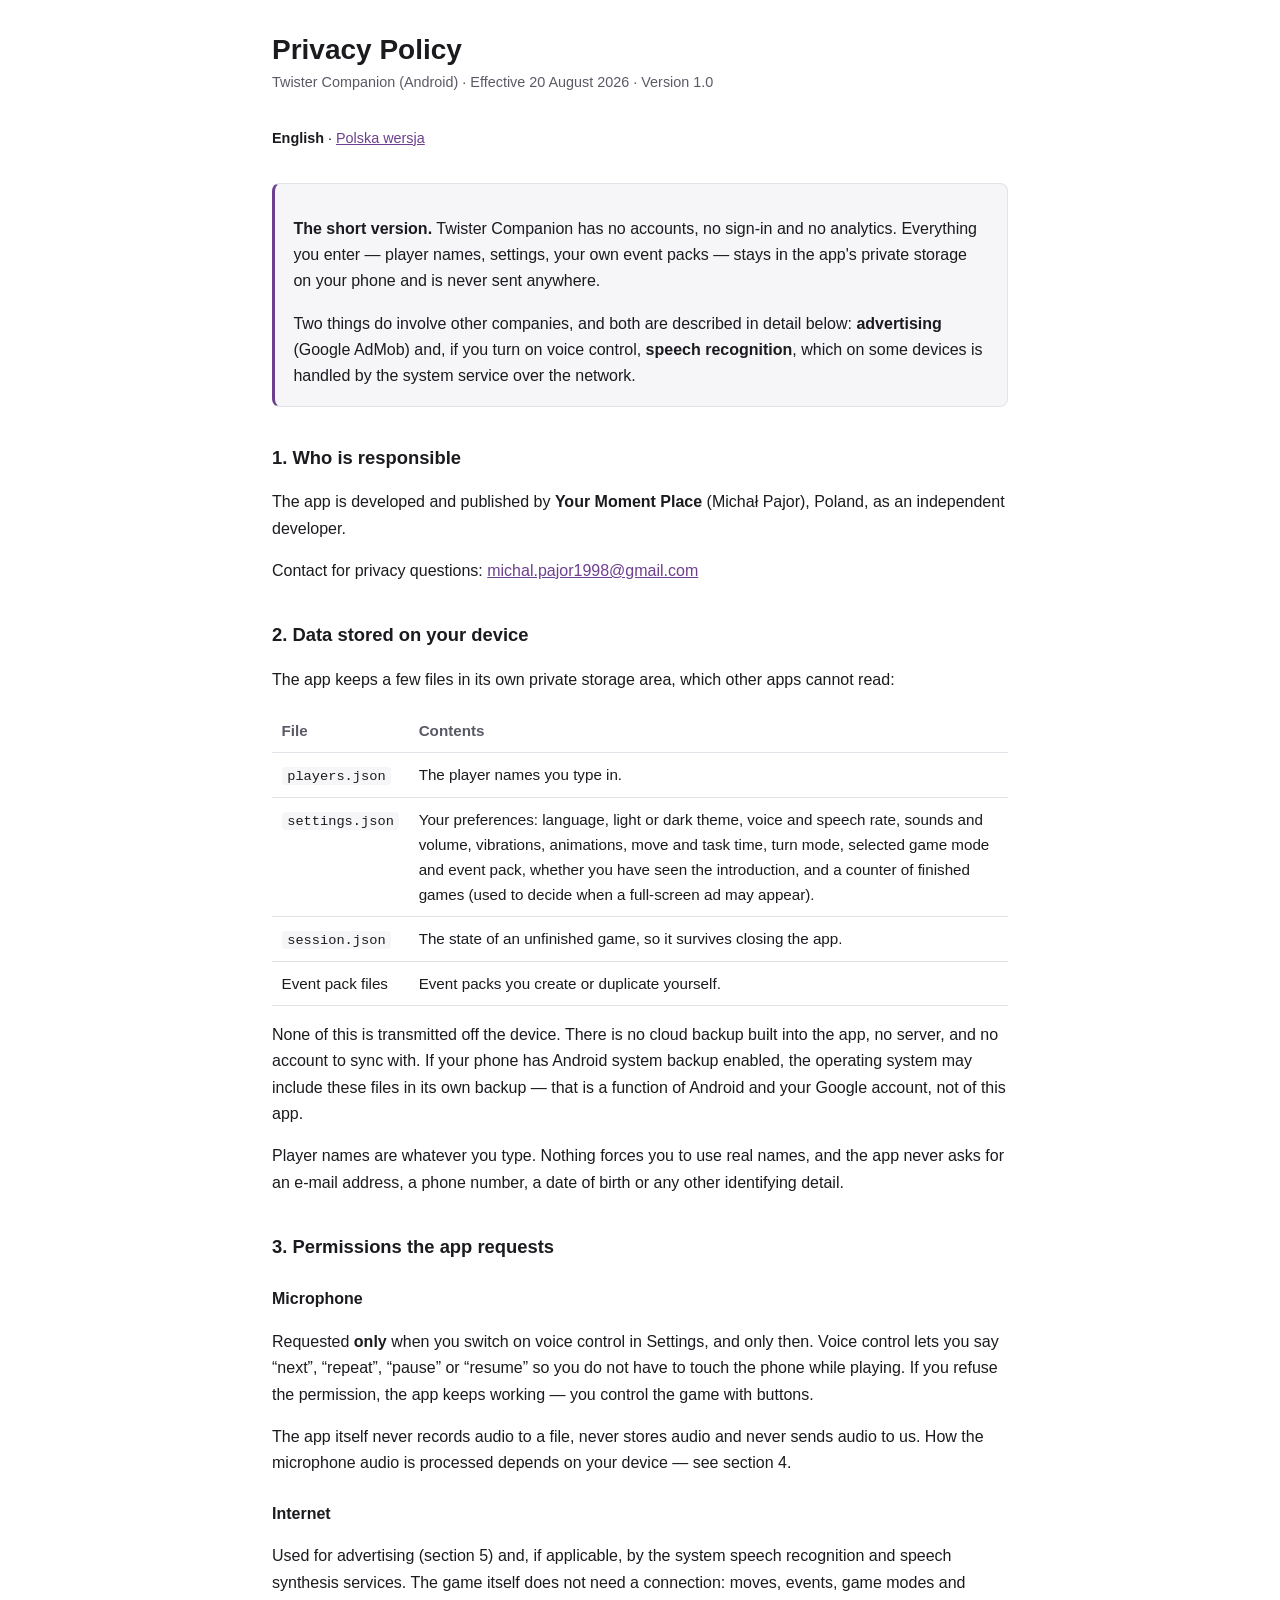
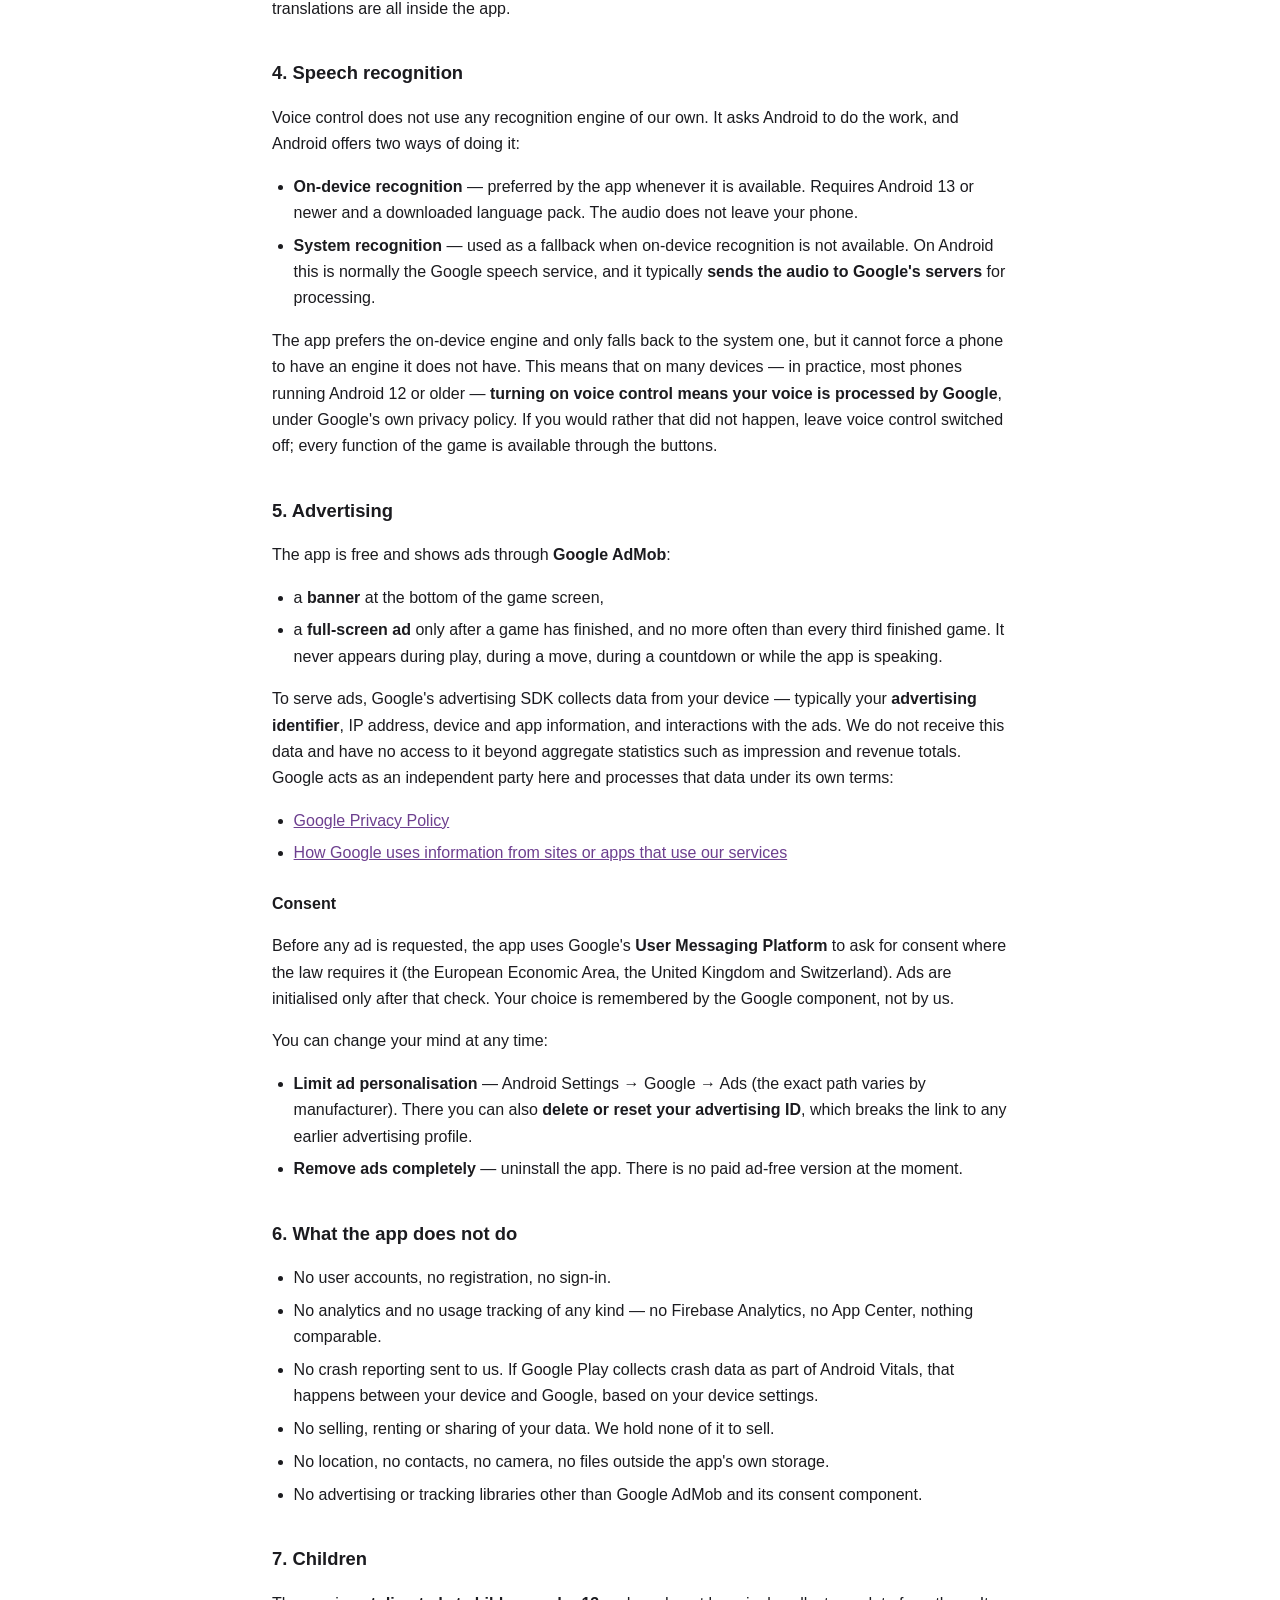
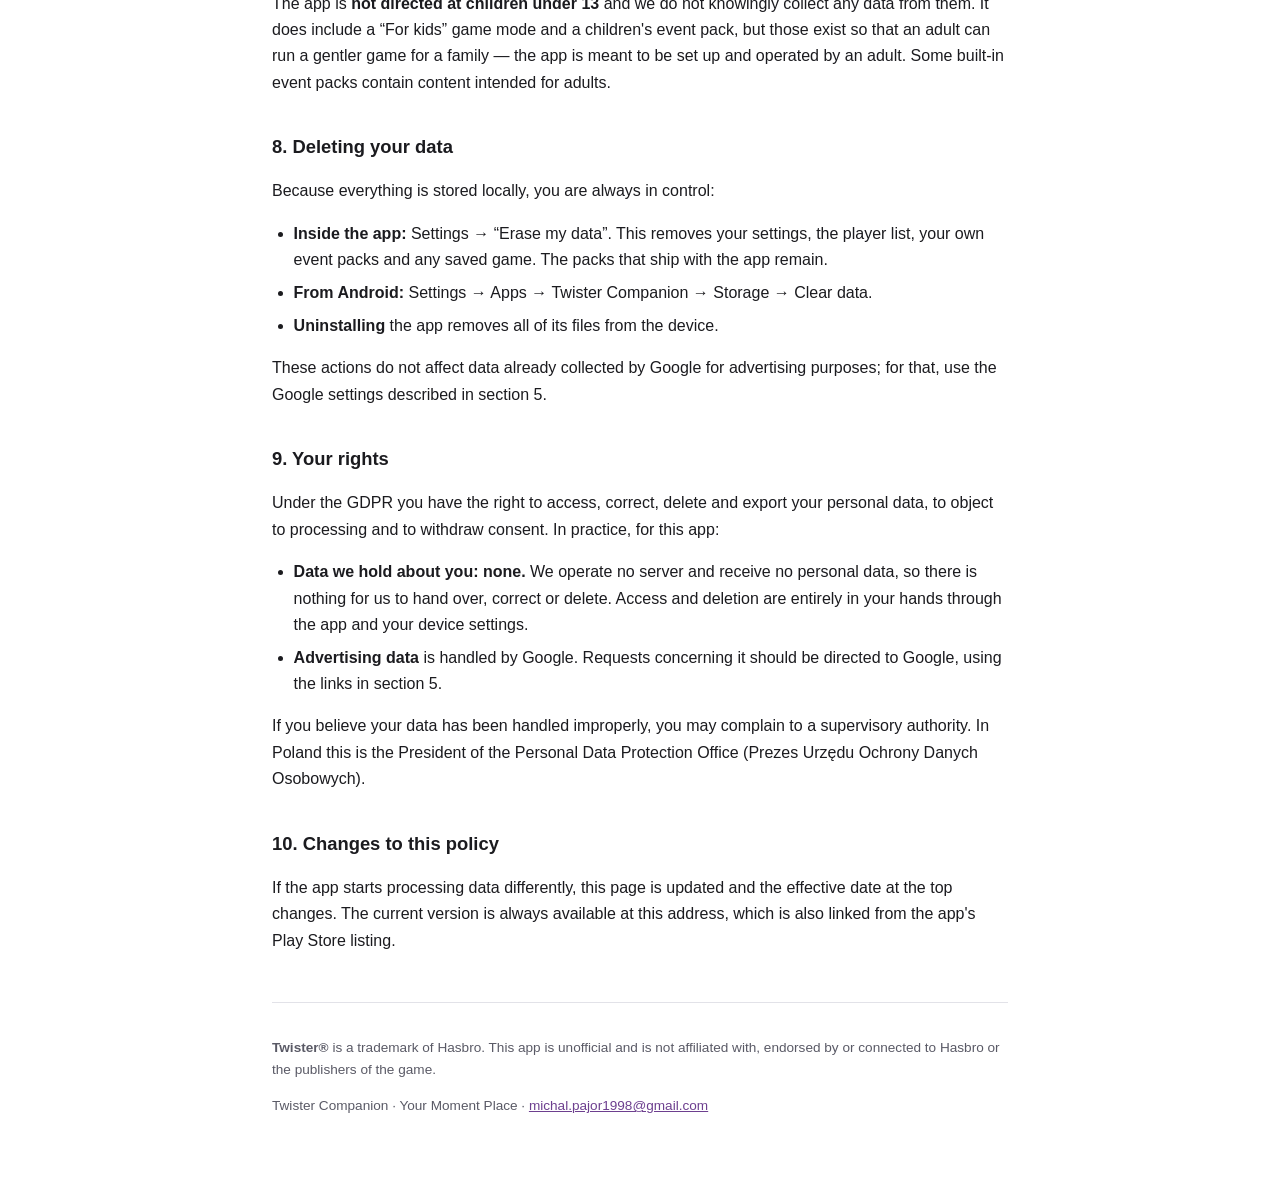
==== docs/index.html @ 49939e3b "docs: polityka prywatnosci (PL i EN) do hostowania na GitHub Pages Google Play wymaga publicznego ad" ====
<!DOCTYPE html>
<html lang="en">
<head>
<meta charset="utf-8">
<meta name="viewport" content="width=device-width, initial-scale=1">
<title>Privacy Policy — Twister Companion</title>
<link rel="stylesheet" href="style.css">
</head>
<body>
<main>

<h1>Privacy Policy</h1>
<p class="meta">Twister Companion (Android) · Effective 20 August 2026 · Version 1.0</p>
<p class="jezyki"><strong>English</strong> · <a href="pl.html">Polska wersja</a></p>

<div class="skrot">
<p><strong>The short version.</strong> Twister Companion has no accounts, no sign-in and no analytics. Everything you enter — player names, settings, your own event packs — stays in the app's private storage on your phone and is never sent anywhere.</p>
<p>Two things do involve other companies, and both are described in detail below: <strong>advertising</strong> (Google AdMob) and, if you turn on voice control, <strong>speech recognition</strong>, which on some devices is handled by the system service over the network.</p>
</div>

<h2>1. Who is responsible</h2>
<p>The app is developed and published by <strong>Your Moment Place</strong> (Michał Pajor), Poland, as an independent developer.</p>
<p>Contact for privacy questions: <a href="mailto:michal.pajor1998@gmail.com">michal.pajor1998@gmail.com</a></p>

<h2>2. Data stored on your device</h2>
<p>The app keeps a few files in its own private storage area, which other apps cannot read:</p>
<table>
<tr><th>File</th><th>Contents</th></tr>
<tr><td><code>players.json</code></td><td>The player names you type in.</td></tr>
<tr><td><code>settings.json</code></td><td>Your preferences: language, light or dark theme, voice and speech rate, sounds and volume, vibrations, animations, move and task time, turn mode, selected game mode and event pack, whether you have seen the introduction, and a counter of finished games (used to decide when a full-screen ad may appear).</td></tr>
<tr><td><code>session.json</code></td><td>The state of an unfinished game, so it survives closing the app.</td></tr>
<tr><td>Event pack files</td><td>Event packs you create or duplicate yourself.</td></tr>
</table>
<p>None of this is transmitted off the device. There is no cloud backup built into the app, no server, and no account to sync with. If your phone has Android system backup enabled, the operating system may include these files in its own backup — that is a function of Android and your Google account, not of this app.</p>
<p>Player names are whatever you type. Nothing forces you to use real names, and the app never asks for an e-mail address, a phone number, a date of birth or any other identifying detail.</p>

<h2>3. Permissions the app requests</h2>
<h3>Microphone</h3>
<p>Requested <strong>only</strong> when you switch on voice control in Settings, and only then. Voice control lets you say “next”, “repeat”, “pause” or “resume” so you do not have to touch the phone while playing. If you refuse the permission, the app keeps working — you control the game with buttons.</p>
<p>The app itself never records audio to a file, never stores audio and never sends audio to us. How the microphone audio is processed depends on your device — see section 4.</p>
<h3>Internet</h3>
<p>Used for advertising (section 5) and, if applicable, by the system speech recognition and speech synthesis services. The game itself does not need a connection: moves, events, game modes and translations are all inside the app.</p>

<h2>4. Speech recognition</h2>
<p>Voice control does not use any recognition engine of our own. It asks Android to do the work, and Android offers two ways of doing it:</p>
<ul>
<li><strong>On-device recognition</strong> — preferred by the app whenever it is available. Requires Android 13 or newer and a downloaded language pack. The audio does not leave your phone.</li>
<li><strong>System recognition</strong> — used as a fallback when on-device recognition is not available. On Android this is normally the Google speech service, and it typically <strong>sends the audio to Google's servers</strong> for processing.</li>
</ul>
<p>The app prefers the on-device engine and only falls back to the system one, but it cannot force a phone to have an engine it does not have. This means that on many devices — in practice, most phones running Android 12 or older — <strong>turning on voice control means your voice is processed by Google</strong>, under Google's own privacy policy. If you would rather that did not happen, leave voice control switched off; every function of the game is available through the buttons.</p>

<h2>5. Advertising</h2>
<p>The app is free and shows ads through <strong>Google AdMob</strong>:</p>
<ul>
<li>a <strong>banner</strong> at the bottom of the game screen,</li>
<li>a <strong>full-screen ad</strong> only after a game has finished, and no more often than every third finished game. It never appears during play, during a move, during a countdown or while the app is speaking.</li>
</ul>
<p>To serve ads, Google's advertising SDK collects data from your device — typically your <strong>advertising identifier</strong>, IP address, device and app information, and interactions with the ads. We do not receive this data and have no access to it beyond aggregate statistics such as impression and revenue totals. Google acts as an independent party here and processes that data under its own terms:</p>
<ul>
<li><a href="https://policies.google.com/privacy" rel="noopener">Google Privacy Policy</a></li>
<li><a href="https://policies.google.com/technologies/partner-sites" rel="noopener">How Google uses information from sites or apps that use our services</a></li>
</ul>
<h3>Consent</h3>
<p>Before any ad is requested, the app uses Google's <strong>User Messaging Platform</strong> to ask for consent where the law requires it (the European Economic Area, the United Kingdom and Switzerland). Ads are initialised only after that check. Your choice is remembered by the Google component, not by us.</p>
<p>You can change your mind at any time:</p>
<ul>
<li><strong>Limit ad personalisation</strong> — Android Settings → Google → Ads (the exact path varies by manufacturer). There you can also <strong>delete or reset your advertising ID</strong>, which breaks the link to any earlier advertising profile.</li>
<li><strong>Remove ads completely</strong> — uninstall the app. There is no paid ad-free version at the moment.</li>
</ul>

<h2>6. What the app does not do</h2>
<ul>
<li>No user accounts, no registration, no sign-in.</li>
<li>No analytics and no usage tracking of any kind — no Firebase Analytics, no App Center, nothing comparable.</li>
<li>No crash reporting sent to us. If Google Play collects crash data as part of Android Vitals, that happens between your device and Google, based on your device settings.</li>
<li>No selling, renting or sharing of your data. We hold none of it to sell.</li>
<li>No location, no contacts, no camera, no files outside the app's own storage.</li>
<li>No advertising or tracking libraries other than Google AdMob and its consent component.</li>
</ul>

<h2>7. Children</h2>
<p>The app is <strong>not directed at children under 13</strong> and we do not knowingly collect any data from them. It does include a “For kids” game mode and a children's event pack, but those exist so that an adult can run a gentler game for a family — the app is meant to be set up and operated by an adult. Some built-in event packs contain content intended for adults.</p>

<h2>8. Deleting your data</h2>
<p>Because everything is stored locally, you are always in control:</p>
<ul>
<li><strong>Inside the app:</strong> Settings → “Erase my data”. This removes your settings, the player list, your own event packs and any saved game. The packs that ship with the app remain.</li>
<li><strong>From Android:</strong> Settings → Apps → Twister Companion → Storage → Clear data.</li>
<li><strong>Uninstalling</strong> the app removes all of its files from the device.</li>
</ul>
<p>These actions do not affect data already collected by Google for advertising purposes; for that, use the Google settings described in section 5.</p>

<h2>9. Your rights</h2>
<p>Under the GDPR you have the right to access, correct, delete and export your personal data, to object to processing and to withdraw consent. In practice, for this app:</p>
<ul>
<li><strong>Data we hold about you: none.</strong> We operate no server and receive no personal data, so there is nothing for us to hand over, correct or delete. Access and deletion are entirely in your hands through the app and your device settings.</li>
<li><strong>Advertising data</strong> is handled by Google. Requests concerning it should be directed to Google, using the links in section 5.</li>
</ul>
<p>If you believe your data has been handled improperly, you may complain to a supervisory authority. In Poland this is the President of the Personal Data Protection Office (Prezes Urzędu Ochrony Danych Osobowych).</p>

<h2>10. Changes to this policy</h2>
<p>If the app starts processing data differently, this page is updated and the effective date at the top changes. The current version is always available at this address, which is also linked from the app's Play Store listing.</p>

<footer>
<p><strong>Twister®</strong> is a trademark of Hasbro. This app is unofficial and is not affiliated with, endorsed by or connected to Hasbro or the publishers of the game.</p>
<p>Twister Companion · Your Moment Place · <a href="mailto:michal.pajor1998@gmail.com">michal.pajor1998@gmail.com</a></p>
</footer>

</main>
</body>
</html>
---- docs/style.css ----
/* Polityka prywatności — arkusz wspólny dla obu wersji językowych. */
:root {
  --tlo: #ffffff;
  --tekst: #1b1b1f;
  --przygaszony: #5a5a66;
  --akcent: #6d3f8f;
  --ramka: #e2e2e8;
  --karta: #f6f6f9;
}

@media (prefers-color-scheme: dark) {
  :root {
    --tlo: #16161a;
    --tekst: #ececf1;
    --przygaszony: #a3a3b0;
    --akcent: #c4a2e0;
    --ramka: #2e2e36;
    --karta: #1e1e24;
  }
}

* { box-sizing: border-box; }

body {
  margin: 0;
  padding: 2rem 1.25rem 4rem;
  background: var(--tlo);
  color: var(--tekst);
  font: 16px/1.65 -apple-system, BlinkMacSystemFont, "Segoe UI", Roboto, Helvetica, Arial, sans-serif;
}

main { max-width: 46rem; margin: 0 auto; }

h1 { font-size: 1.75rem; line-height: 1.25; margin: 0 0 .25rem; }
h2 { font-size: 1.15rem; margin: 2.25rem 0 .5rem; }
h3 { font-size: 1rem; margin: 1.5rem 0 .35rem; }

.meta { color: var(--przygaszony); font-size: .9rem; margin: 0 0 2rem; }
.jezyki { margin: 0 0 2rem; font-size: .9rem; }
.jezyki a { margin-right: .75rem; }

.skrot {
  background: var(--karta);
  border: 1px solid var(--ramka);
  border-left: 3px solid var(--akcent);
  border-radius: .5rem;
  padding: 1rem 1.15rem;
  margin: 0 0 2rem;
}

.skrot p:last-child { margin-bottom: 0; }

a { color: var(--akcent); }

ul { padding-left: 1.35rem; }
li { margin-bottom: .4rem; }

table { width: 100%; border-collapse: collapse; margin: 1rem 0; font-size: .95rem; }
th, td { text-align: left; padding: .55rem .6rem; border-bottom: 1px solid var(--ramka); vertical-align: top; }
th { color: var(--przygaszony); font-weight: 600; }

code { background: var(--karta); padding: .1rem .35rem; border-radius: .25rem; font-size: .9em; }

footer {
  margin-top: 3rem;
  padding-top: 1.25rem;
  border-top: 1px solid var(--ramka);
  color: var(--przygaszony);
  font-size: .85rem;
}
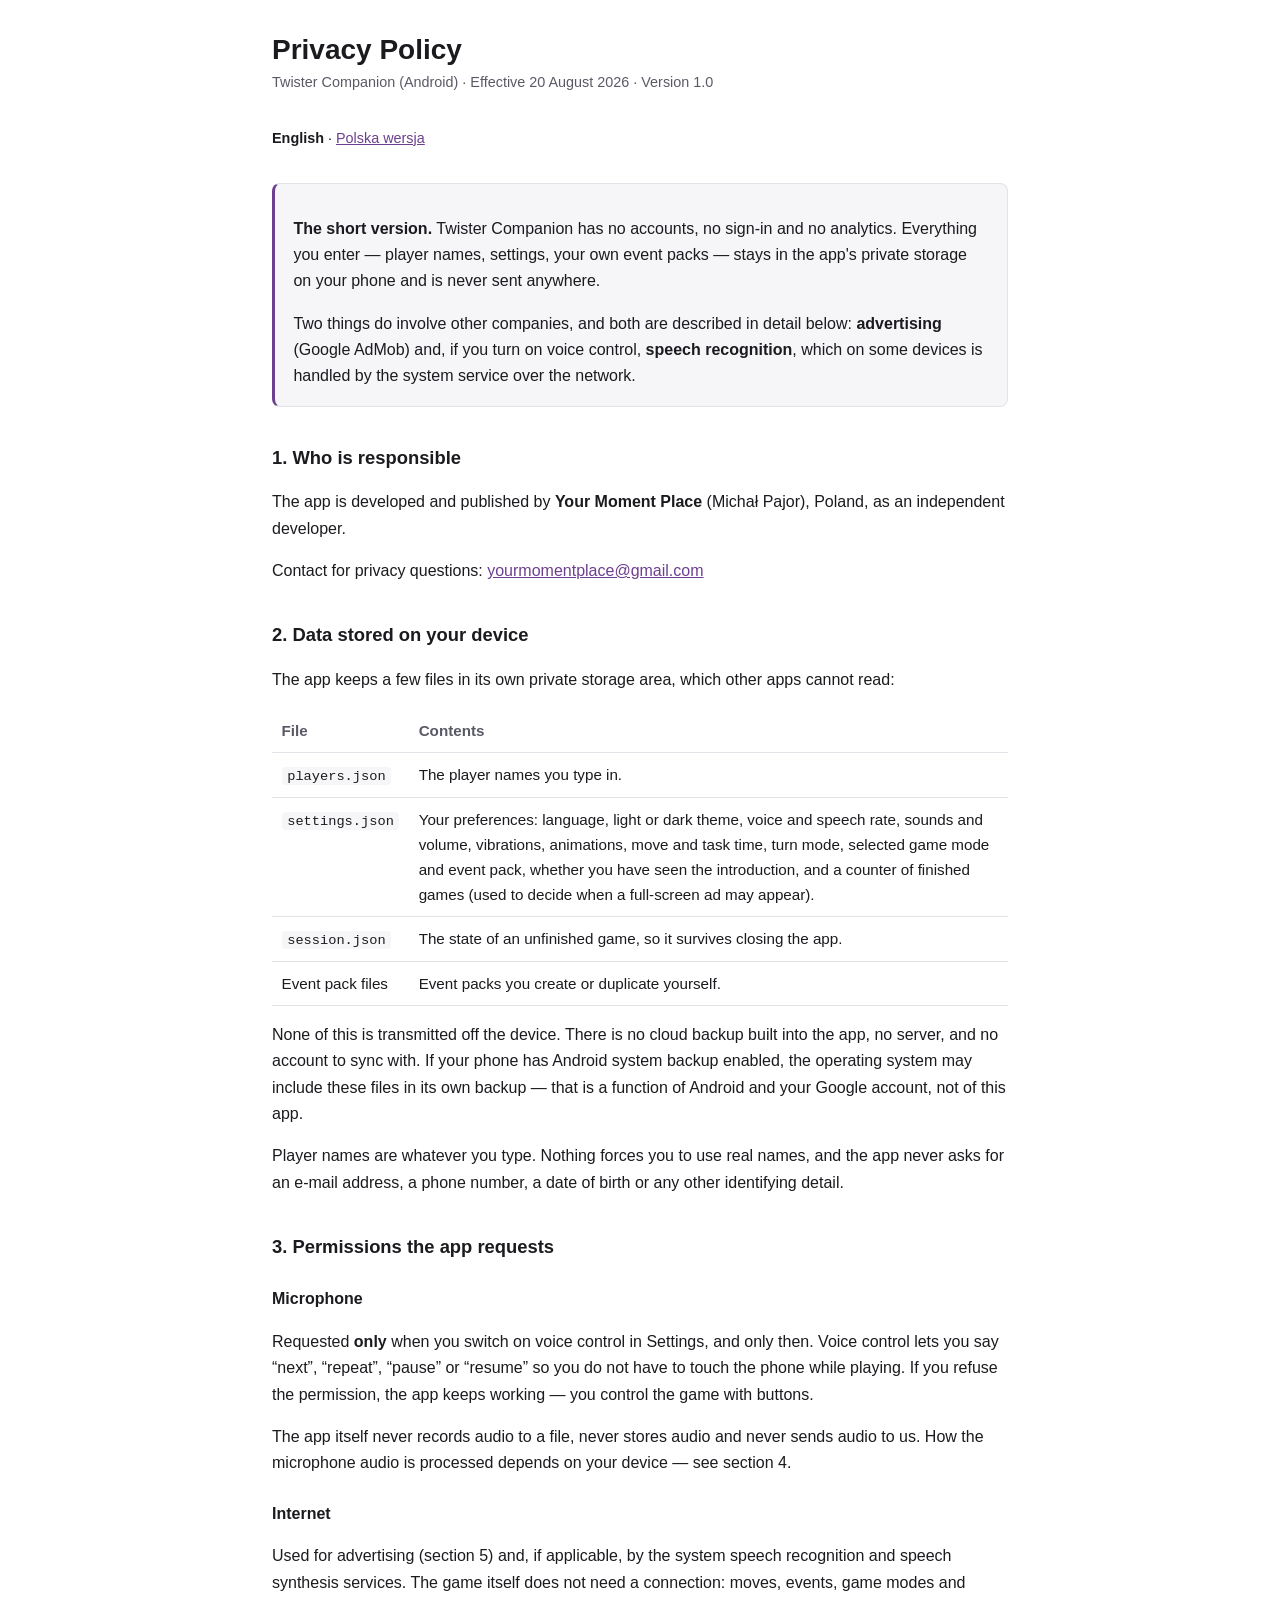
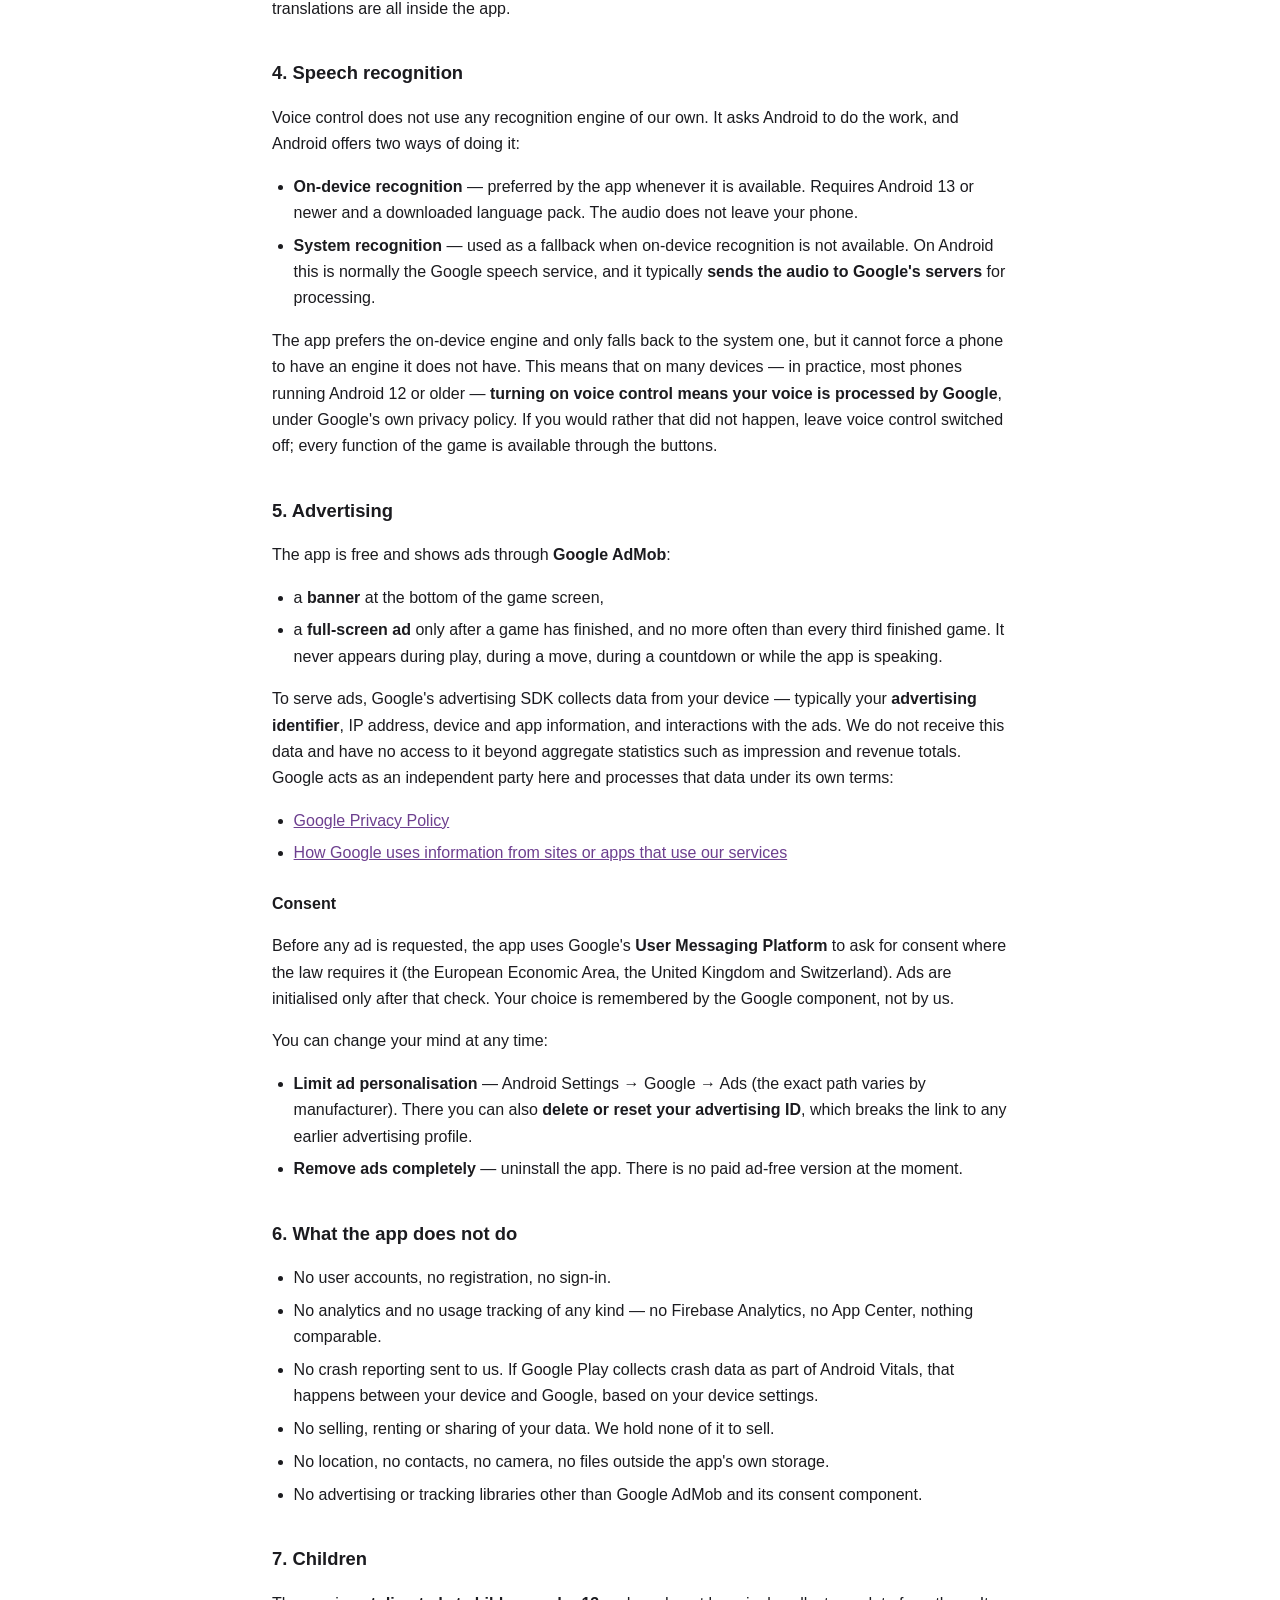
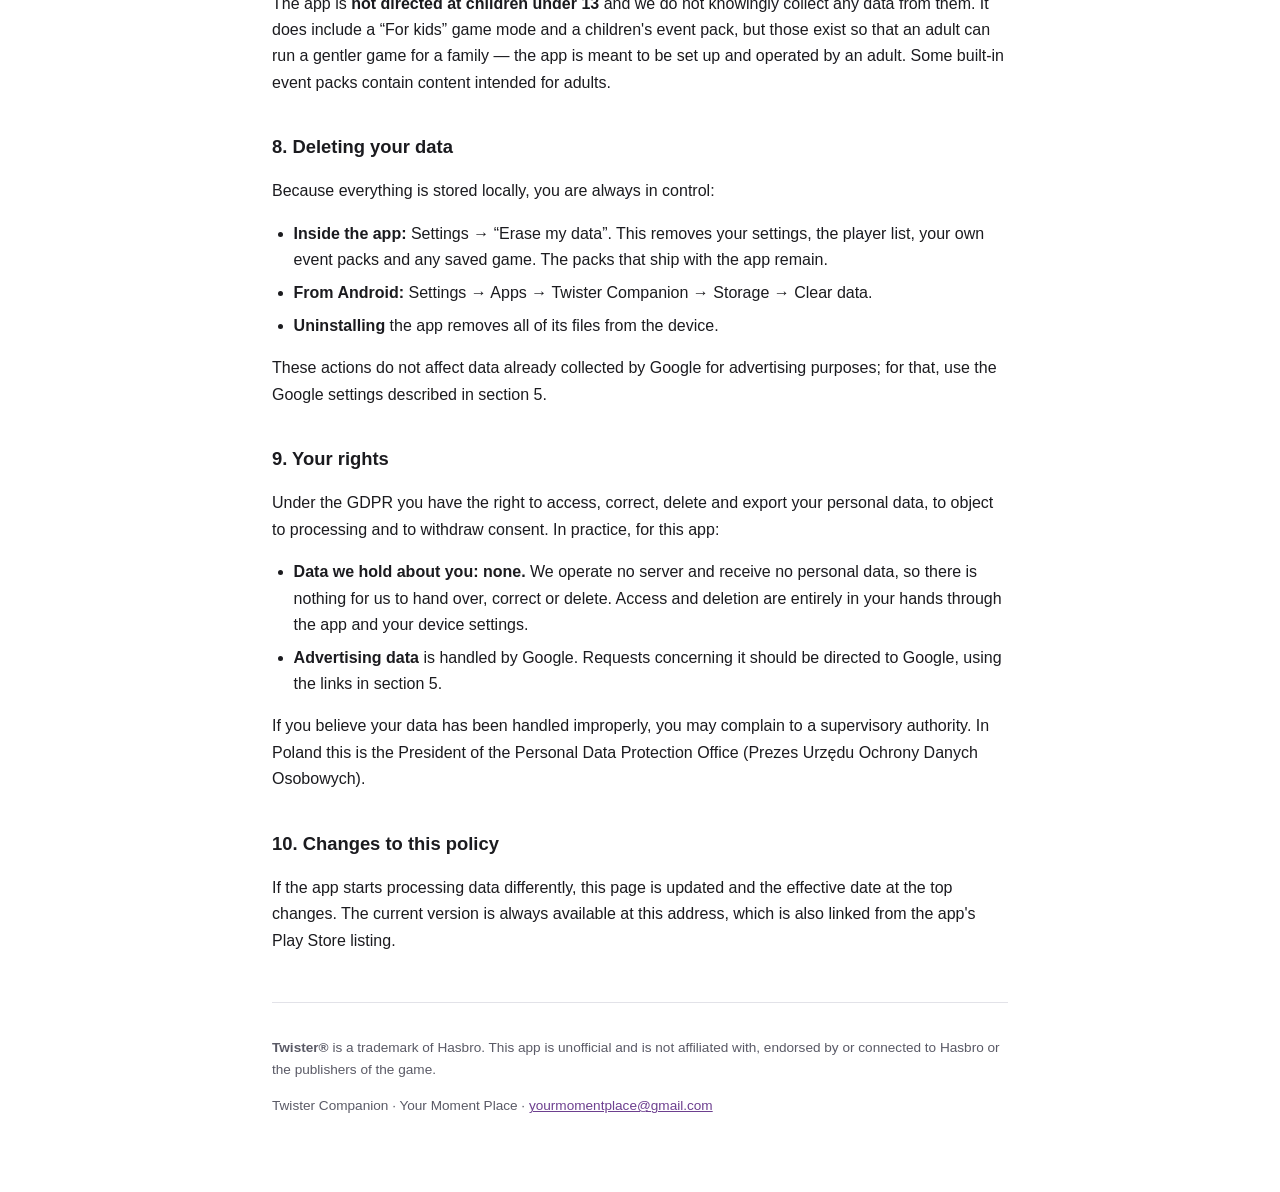
==== commit 284651e4: "docs: adres kontaktowy polityki na yourmomentplace@gmail.com Ten sam adres jest ustawiony jako konta" ====
--- a/docs/index.html
+++ b/docs/index.html
@@ -20,7 +20,7 @@
 
 <h2>1. Who is responsible</h2>
 <p>The app is developed and published by <strong>Your Moment Place</strong> (Michał Pajor), Poland, as an independent developer.</p>
-<p>Contact for privacy questions: <a href="mailto:michal.pajor1998@gmail.com">michal.pajor1998@gmail.com</a></p>
+<p>Contact for privacy questions: <a href="mailto:yourmomentplace@gmail.com">yourmomentplace@gmail.com</a></p>
 
 <h2>2. Data stored on your device</h2>
 <p>The app keeps a few files in its own private storage area, which other apps cannot read:</p>
@@ -103,7 +103,7 @@
 
 <footer>
 <p><strong>Twister®</strong> is a trademark of Hasbro. This app is unofficial and is not affiliated with, endorsed by or connected to Hasbro or the publishers of the game.</p>
-<p>Twister Companion · Your Moment Place · <a href="mailto:michal.pajor1998@gmail.com">michal.pajor1998@gmail.com</a></p>
+<p>Twister Companion · Your Moment Place · <a href="mailto:yourmomentplace@gmail.com">yourmomentplace@gmail.com</a></p>
 </footer>
 
 </main>
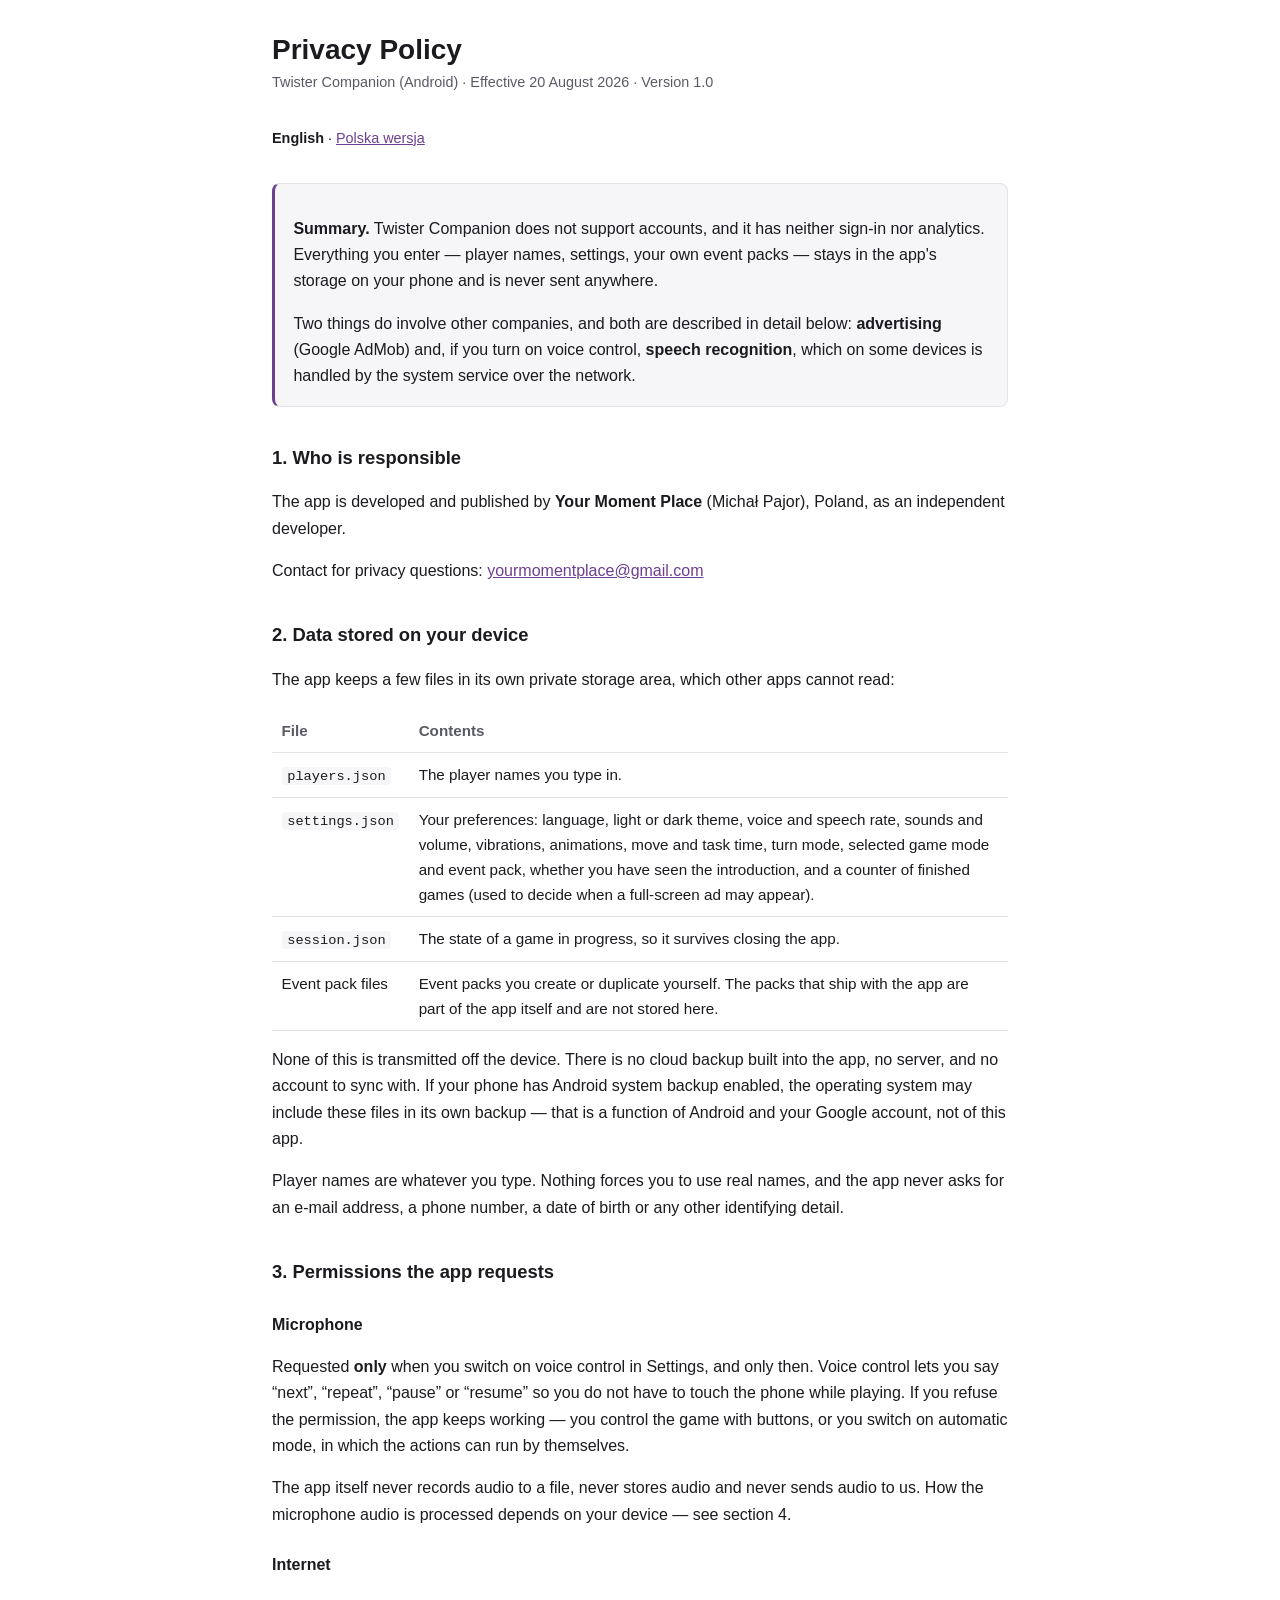
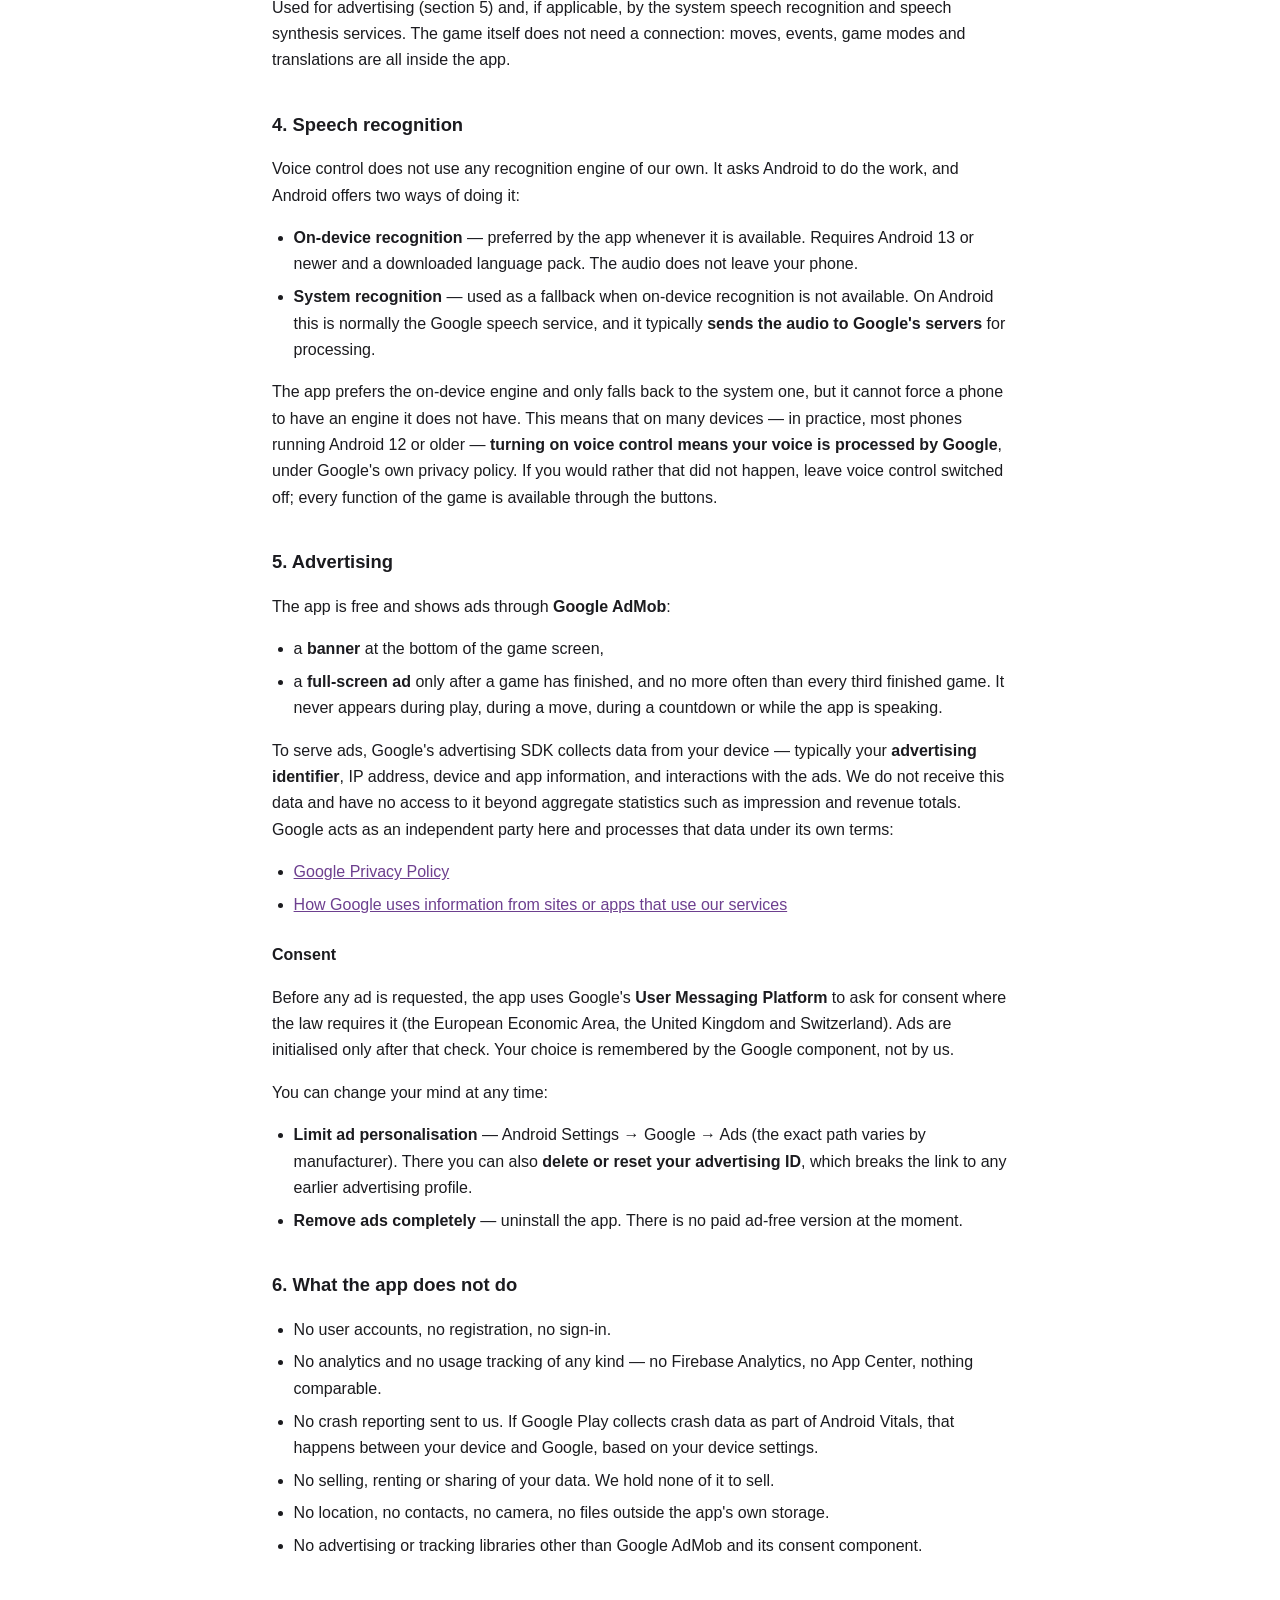
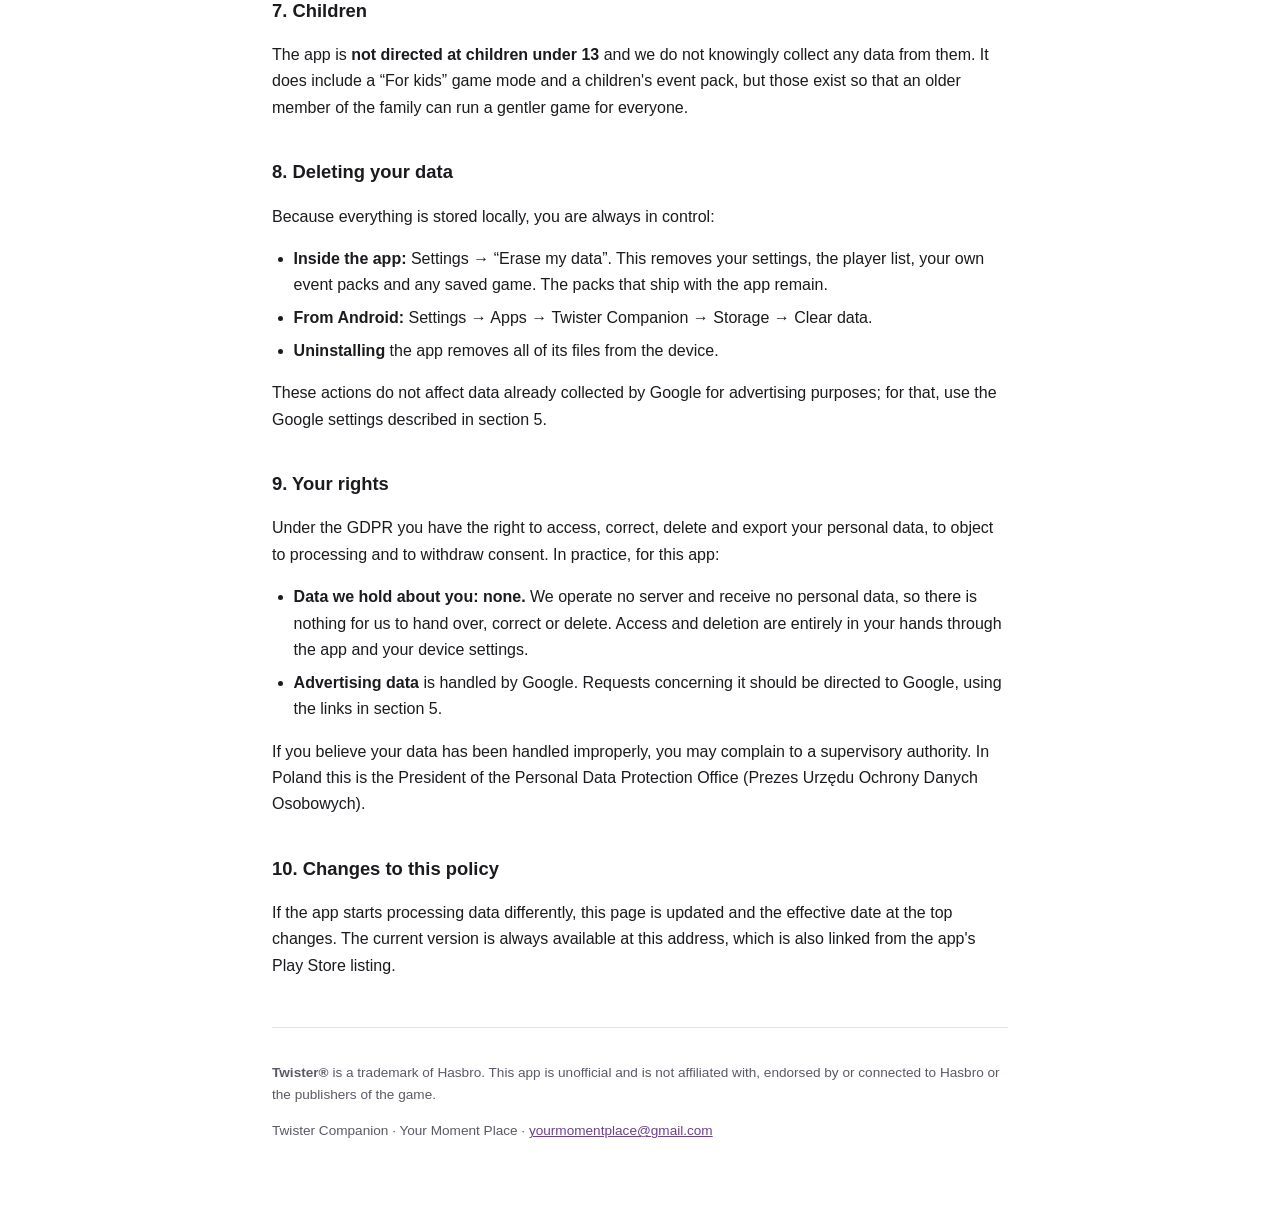
==== commit 775ccef2: "docs: wersja angielska polityki dostosowana do przeredagowanego polskiego Polski jest zrodlem prawdy" ====
--- a/docs/index.html
+++ b/docs/index.html
@@ -14,7 +14,7 @@
 <p class="jezyki"><strong>English</strong> · <a href="pl.html">Polska wersja</a></p>
 
 <div class="skrot">
-<p><strong>The short version.</strong> Twister Companion has no accounts, no sign-in and no analytics. Everything you enter — player names, settings, your own event packs — stays in the app's private storage on your phone and is never sent anywhere.</p>
+<p><strong>Summary.</strong> Twister Companion does not support accounts, and it has neither sign-in nor analytics. Everything you enter — player names, settings, your own event packs — stays in the app's storage on your phone and is never sent anywhere.</p>
 <p>Two things do involve other companies, and both are described in detail below: <strong>advertising</strong> (Google AdMob) and, if you turn on voice control, <strong>speech recognition</strong>, which on some devices is handled by the system service over the network.</p>
 </div>
 
@@ -28,15 +28,15 @@
 <tr><th>File</th><th>Contents</th></tr>
 <tr><td><code>players.json</code></td><td>The player names you type in.</td></tr>
 <tr><td><code>settings.json</code></td><td>Your preferences: language, light or dark theme, voice and speech rate, sounds and volume, vibrations, animations, move and task time, turn mode, selected game mode and event pack, whether you have seen the introduction, and a counter of finished games (used to decide when a full-screen ad may appear).</td></tr>
-<tr><td><code>session.json</code></td><td>The state of an unfinished game, so it survives closing the app.</td></tr>
-<tr><td>Event pack files</td><td>Event packs you create or duplicate yourself.</td></tr>
+<tr><td><code>session.json</code></td><td>The state of a game in progress, so it survives closing the app.</td></tr>
+<tr><td>Event pack files</td><td>Event packs you create or duplicate yourself. The packs that ship with the app are part of the app itself and are not stored here.</td></tr>
 </table>
 <p>None of this is transmitted off the device. There is no cloud backup built into the app, no server, and no account to sync with. If your phone has Android system backup enabled, the operating system may include these files in its own backup — that is a function of Android and your Google account, not of this app.</p>
 <p>Player names are whatever you type. Nothing forces you to use real names, and the app never asks for an e-mail address, a phone number, a date of birth or any other identifying detail.</p>
 
 <h2>3. Permissions the app requests</h2>
 <h3>Microphone</h3>
-<p>Requested <strong>only</strong> when you switch on voice control in Settings, and only then. Voice control lets you say “next”, “repeat”, “pause” or “resume” so you do not have to touch the phone while playing. If you refuse the permission, the app keeps working — you control the game with buttons.</p>
+<p>Requested <strong>only</strong> when you switch on voice control in Settings, and only then. Voice control lets you say “next”, “repeat”, “pause” or “resume” so you do not have to touch the phone while playing. If you refuse the permission, the app keeps working — you control the game with buttons, or you switch on automatic mode, in which the actions can run by themselves.</p>
 <p>The app itself never records audio to a file, never stores audio and never sends audio to us. How the microphone audio is processed depends on your device — see section 4.</p>
 <h3>Internet</h3>
 <p>Used for advertising (section 5) and, if applicable, by the system speech recognition and speech synthesis services. The game itself does not need a connection: moves, events, game modes and translations are all inside the app.</p>
@@ -79,7 +79,7 @@
 </ul>
 
 <h2>7. Children</h2>
-<p>The app is <strong>not directed at children under 13</strong> and we do not knowingly collect any data from them. It does include a “For kids” game mode and a children's event pack, but those exist so that an adult can run a gentler game for a family — the app is meant to be set up and operated by an adult. Some built-in event packs contain content intended for adults.</p>
+<p>The app is <strong>not directed at children under 13</strong> and we do not knowingly collect any data from them. It does include a “For kids” game mode and a children's event pack, but those exist so that an older member of the family can run a gentler game for everyone.</p>
 
 <h2>8. Deleting your data</h2>
 <p>Because everything is stored locally, you are always in control:</p>
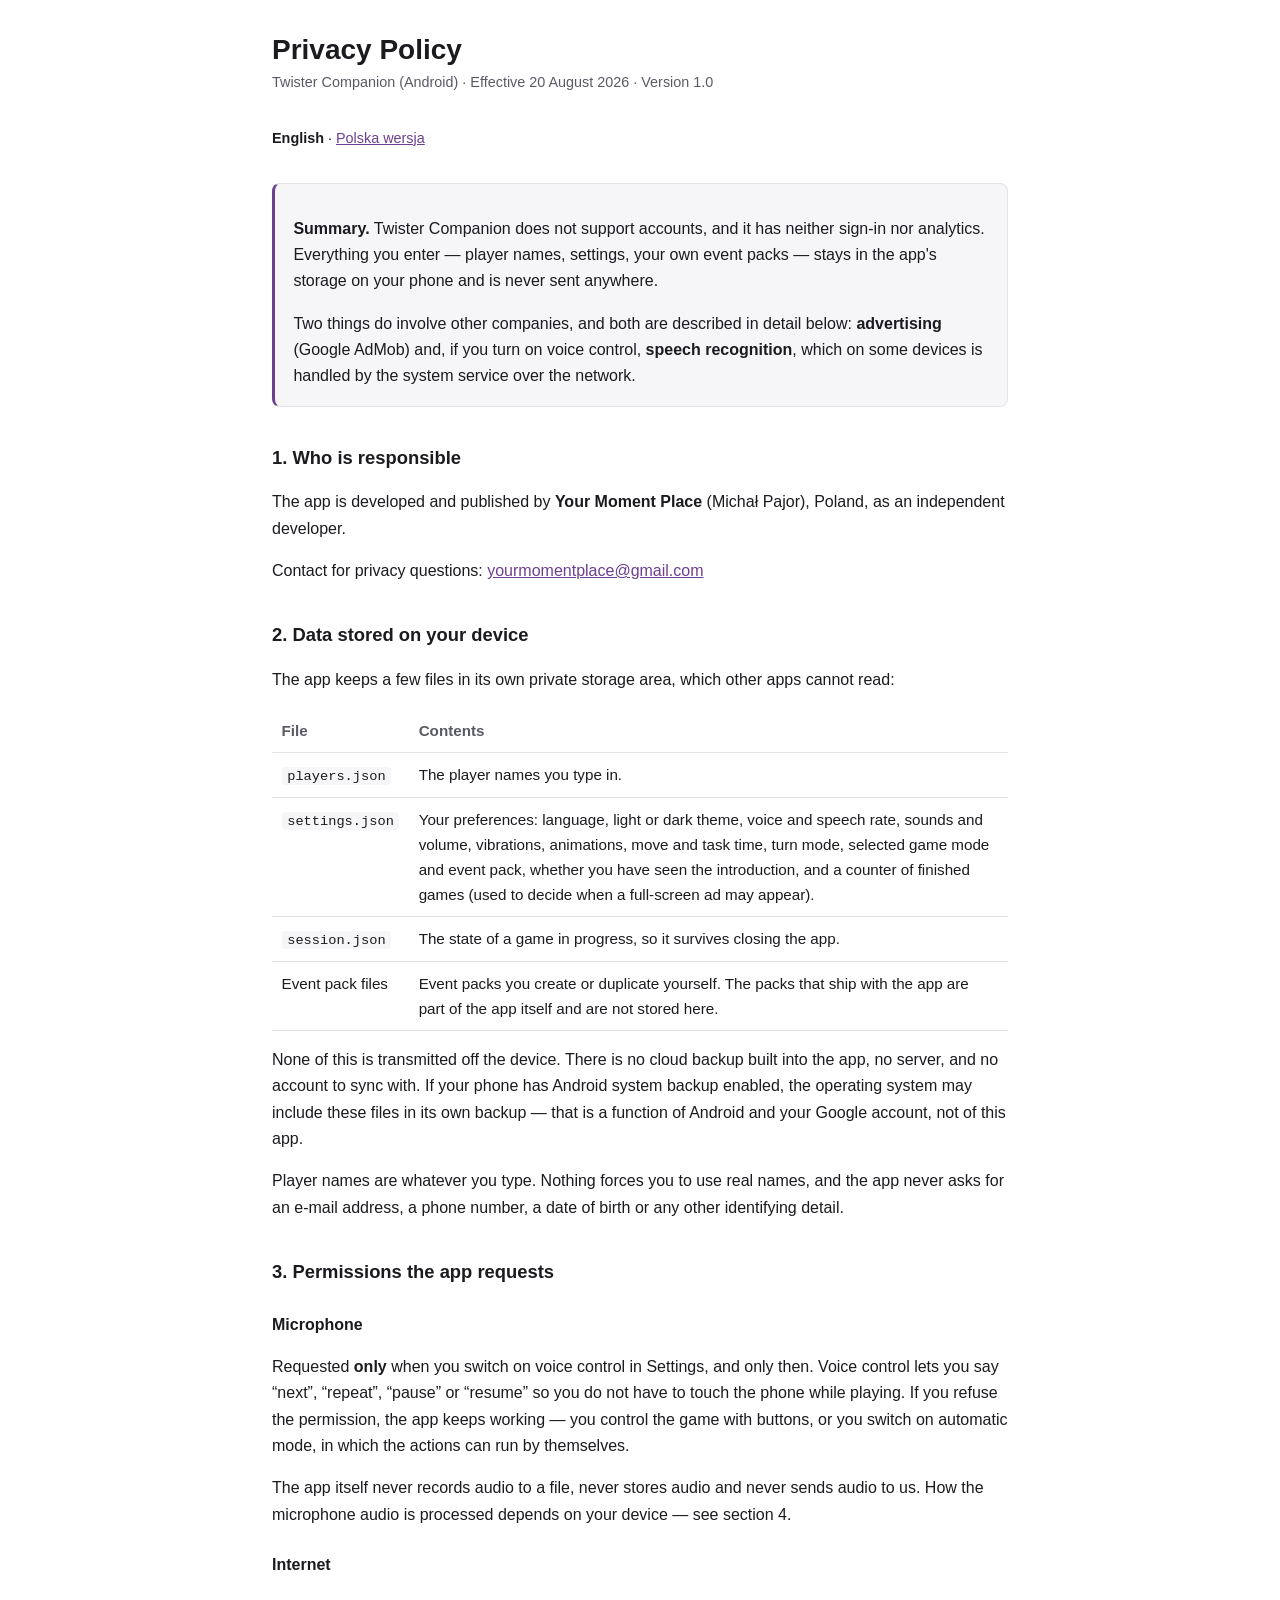
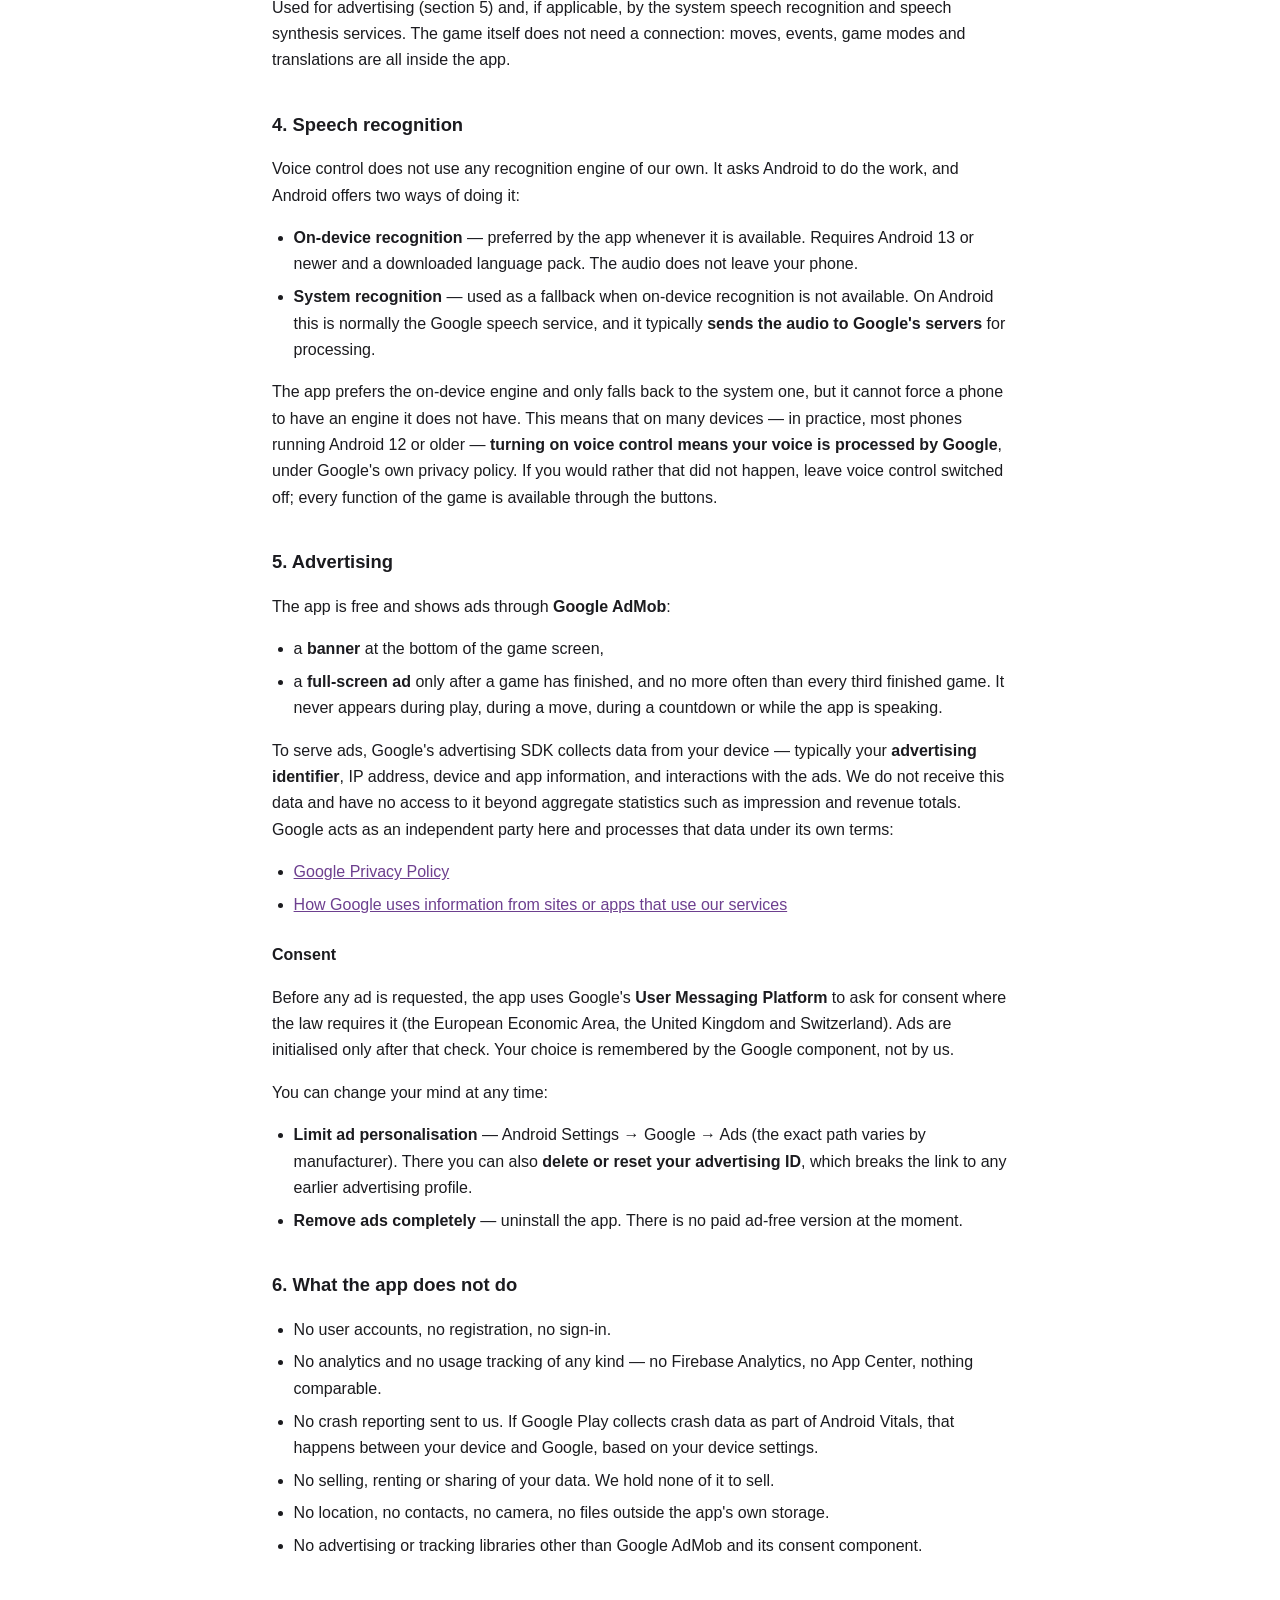
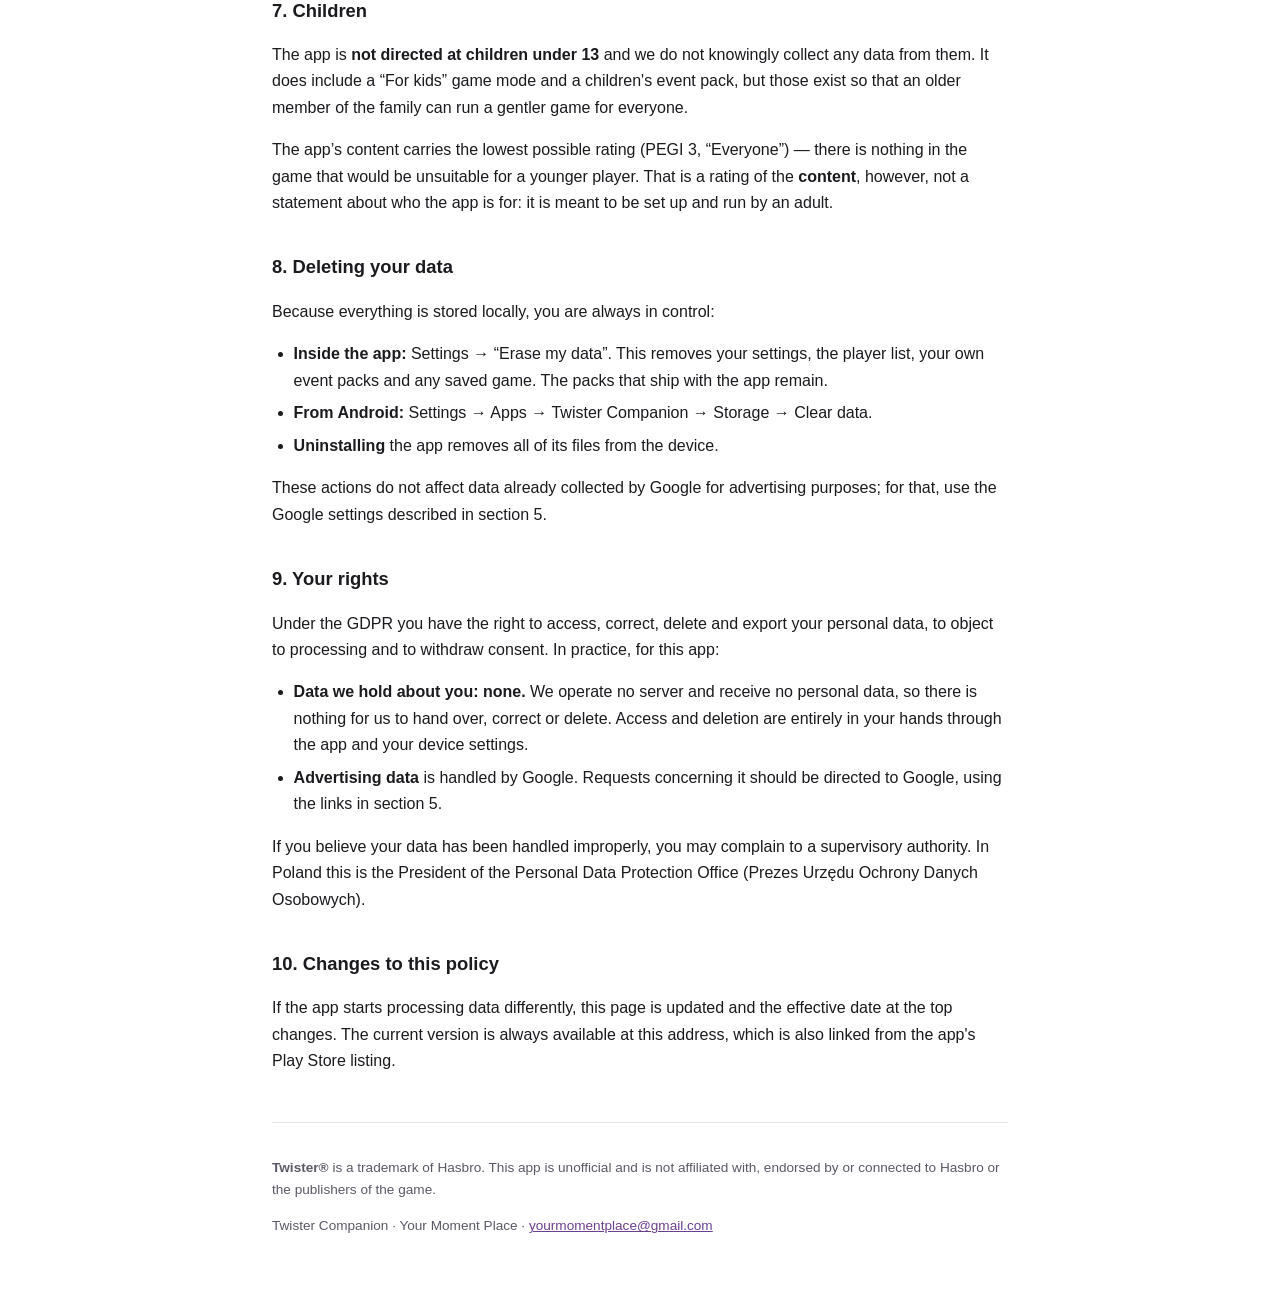
==== commit c620d1f5: "docs: rozroznienie oceny tresci od grupy docelowej w punkcie o dzieciach Kwestionariusz IARC dal naj" ====
--- a/docs/index.html
+++ b/docs/index.html
@@ -80,6 +80,7 @@
 
 <h2>7. Children</h2>
 <p>The app is <strong>not directed at children under 13</strong> and we do not knowingly collect any data from them. It does include a “For kids” game mode and a children's event pack, but those exist so that an older member of the family can run a gentler game for everyone.</p>
+<p>The app’s content carries the lowest possible rating (PEGI 3, “Everyone”) — there is nothing in the game that would be unsuitable for a younger player. That is a rating of the <strong>content</strong>, however, not a statement about who the app is for: it is meant to be set up and run by an adult.</p>
 
 <h2>8. Deleting your data</h2>
 <p>Because everything is stored locally, you are always in control:</p>
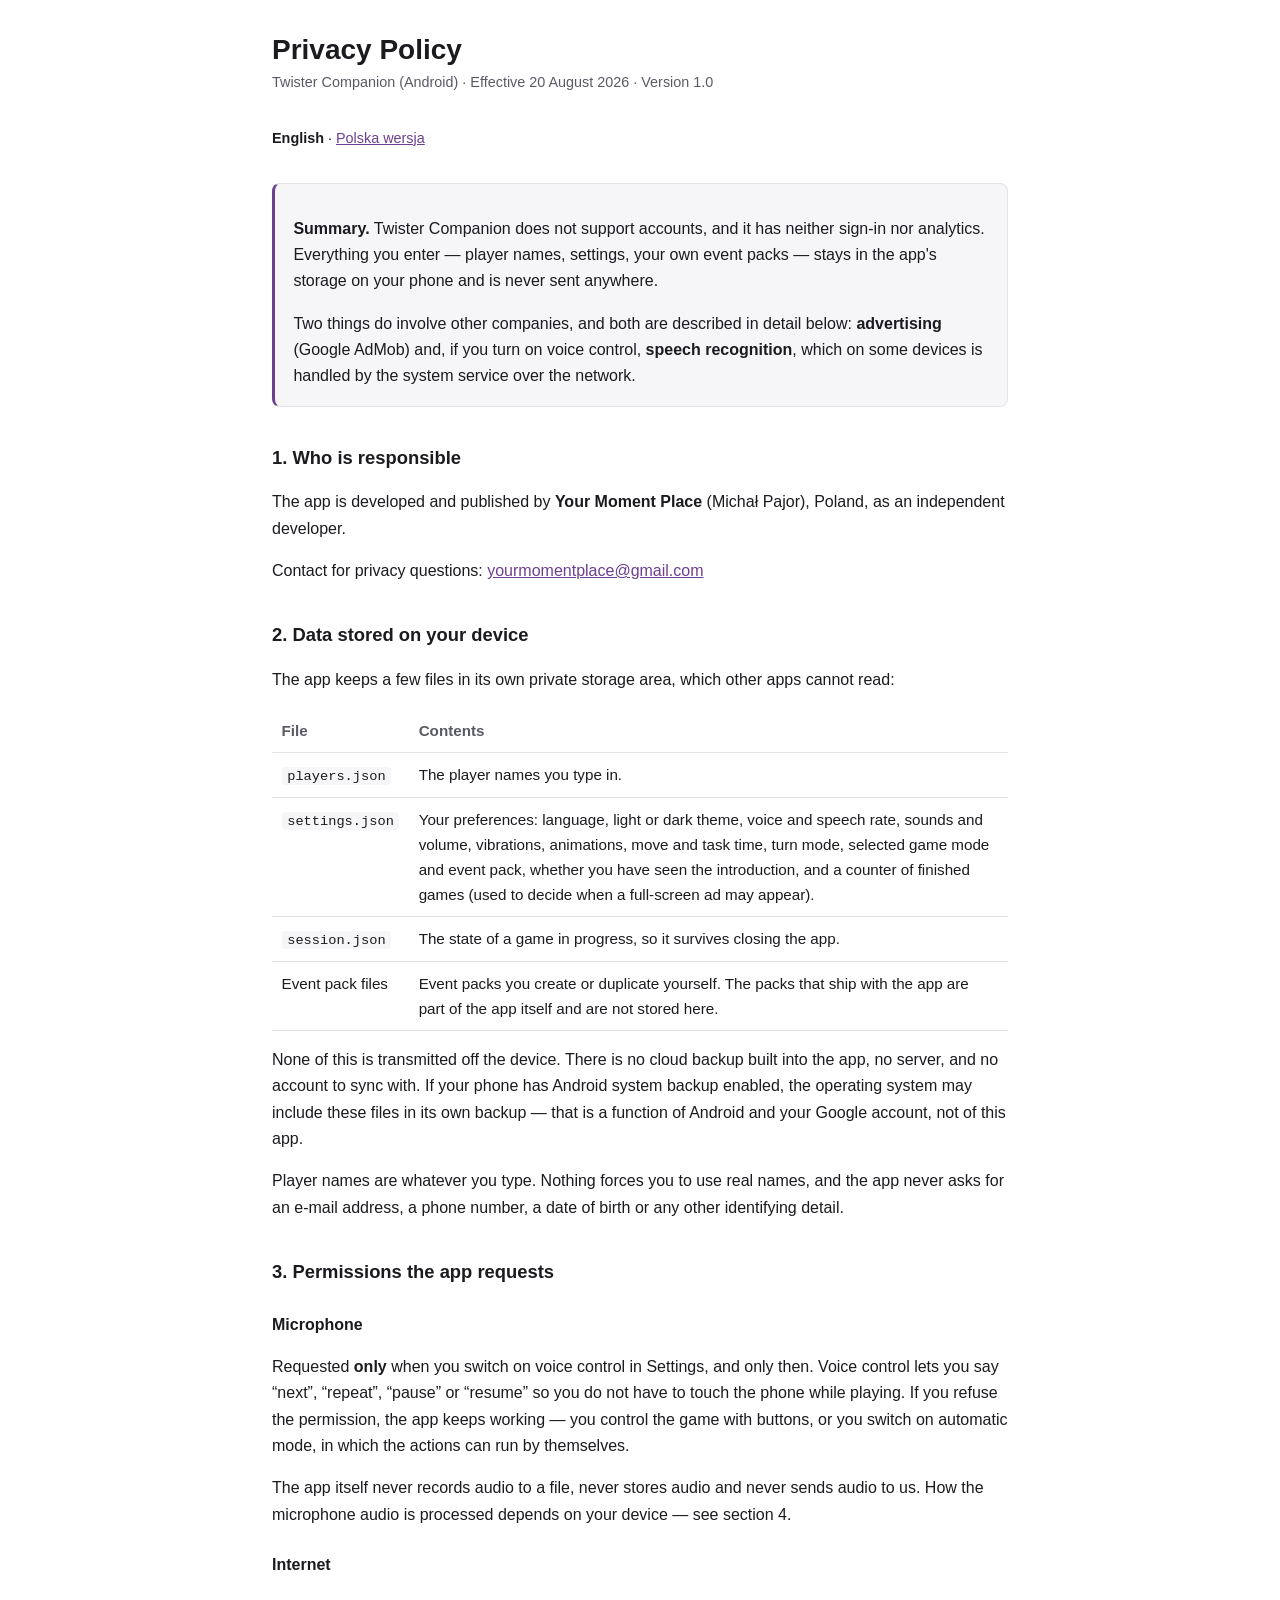
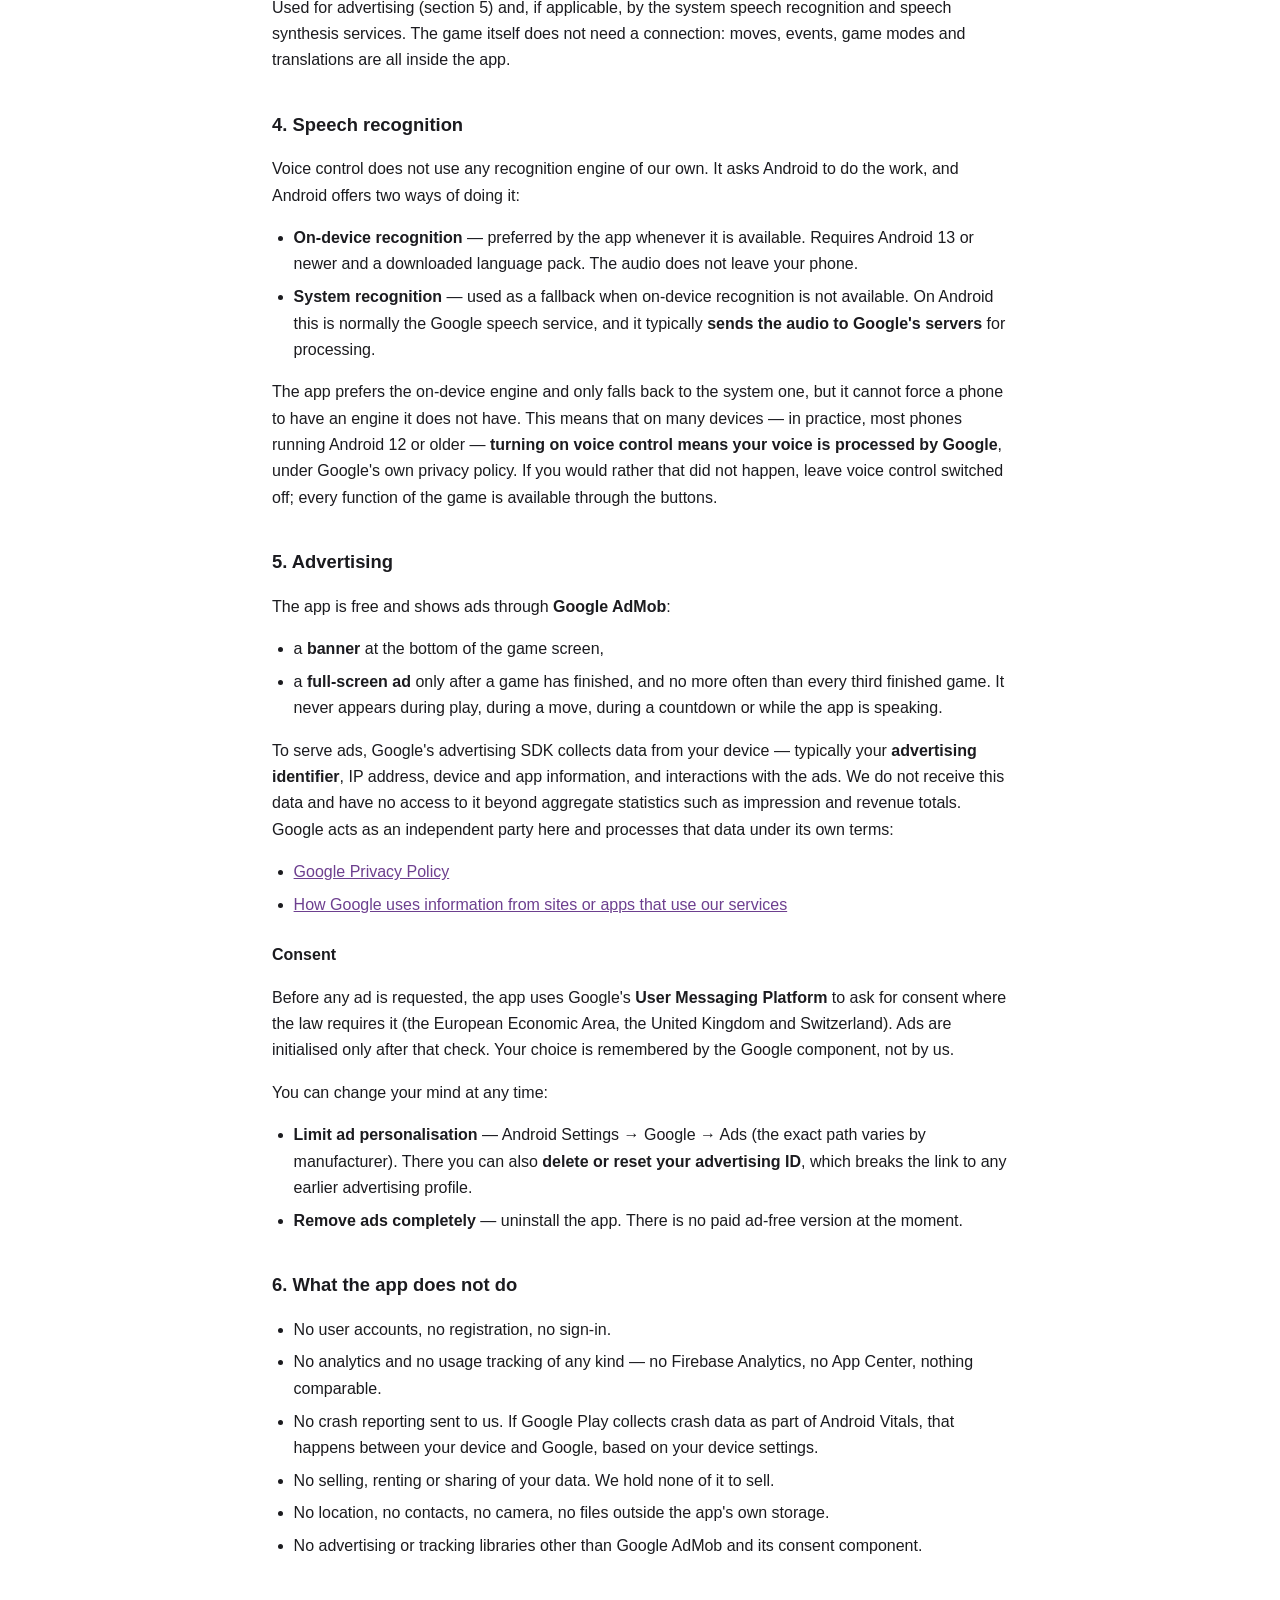
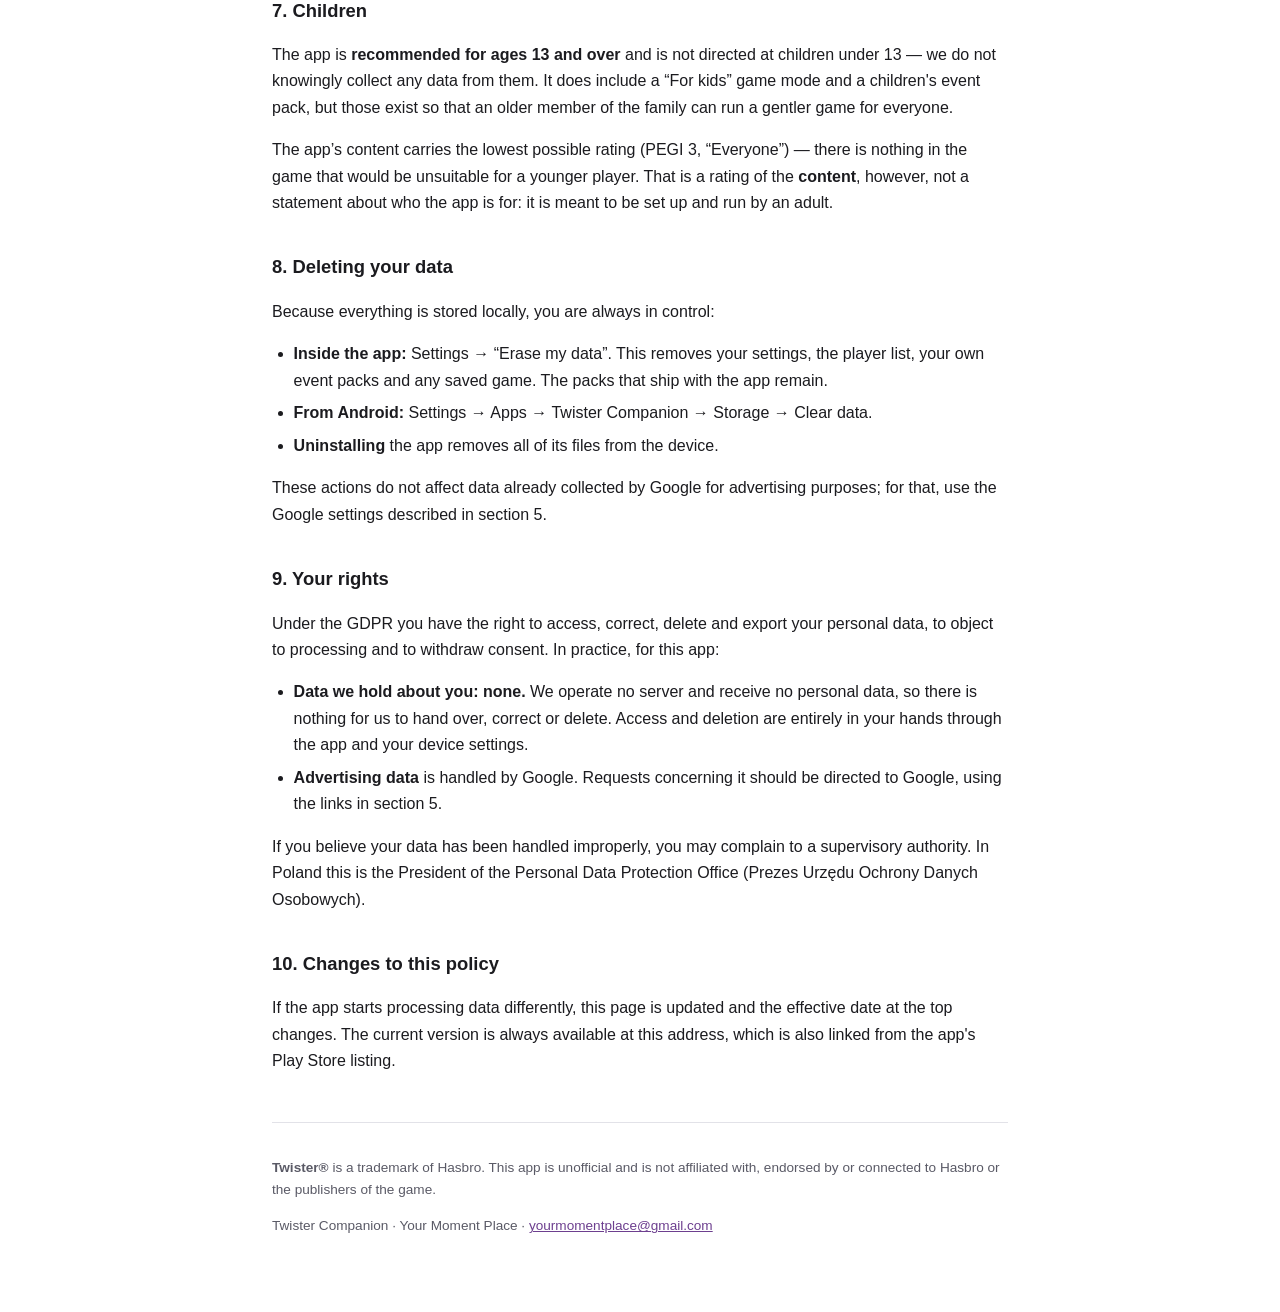
==== commit e76b462a: "docs: rekomendacja wieku na pierwszym miejscu w punkcie o dzieciach Zyczenie wlasciciela projektu: z" ====
--- a/docs/index.html
+++ b/docs/index.html
@@ -79,7 +79,7 @@
 </ul>
 
 <h2>7. Children</h2>
-<p>The app is <strong>not directed at children under 13</strong> and we do not knowingly collect any data from them. It does include a “For kids” game mode and a children's event pack, but those exist so that an older member of the family can run a gentler game for everyone.</p>
+<p>The app is <strong>recommended for ages 13 and over</strong> and is not directed at children under 13 — we do not knowingly collect any data from them. It does include a “For kids” game mode and a children's event pack, but those exist so that an older member of the family can run a gentler game for everyone.</p>
 <p>The app’s content carries the lowest possible rating (PEGI 3, “Everyone”) — there is nothing in the game that would be unsuitable for a younger player. That is a rating of the <strong>content</strong>, however, not a statement about who the app is for: it is meant to be set up and run by an adult.</p>
 
 <h2>8. Deleting your data</h2>
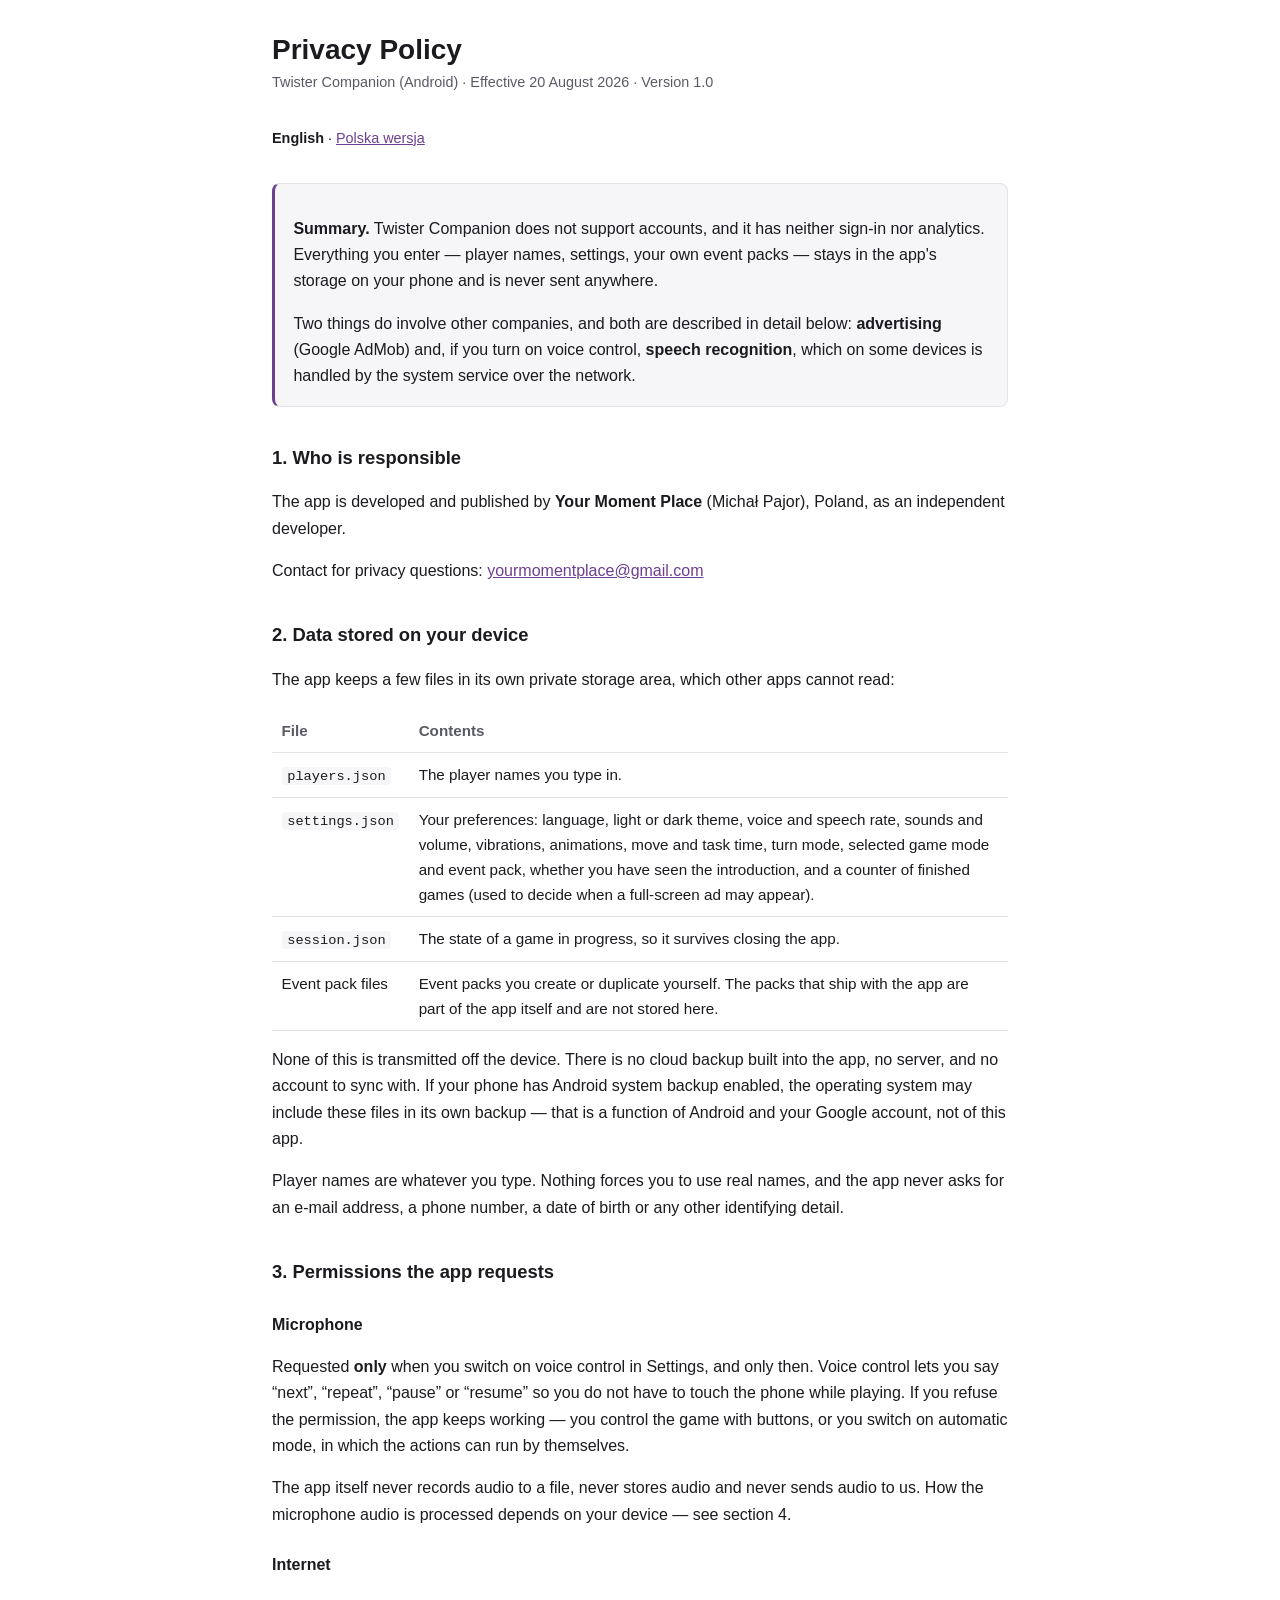
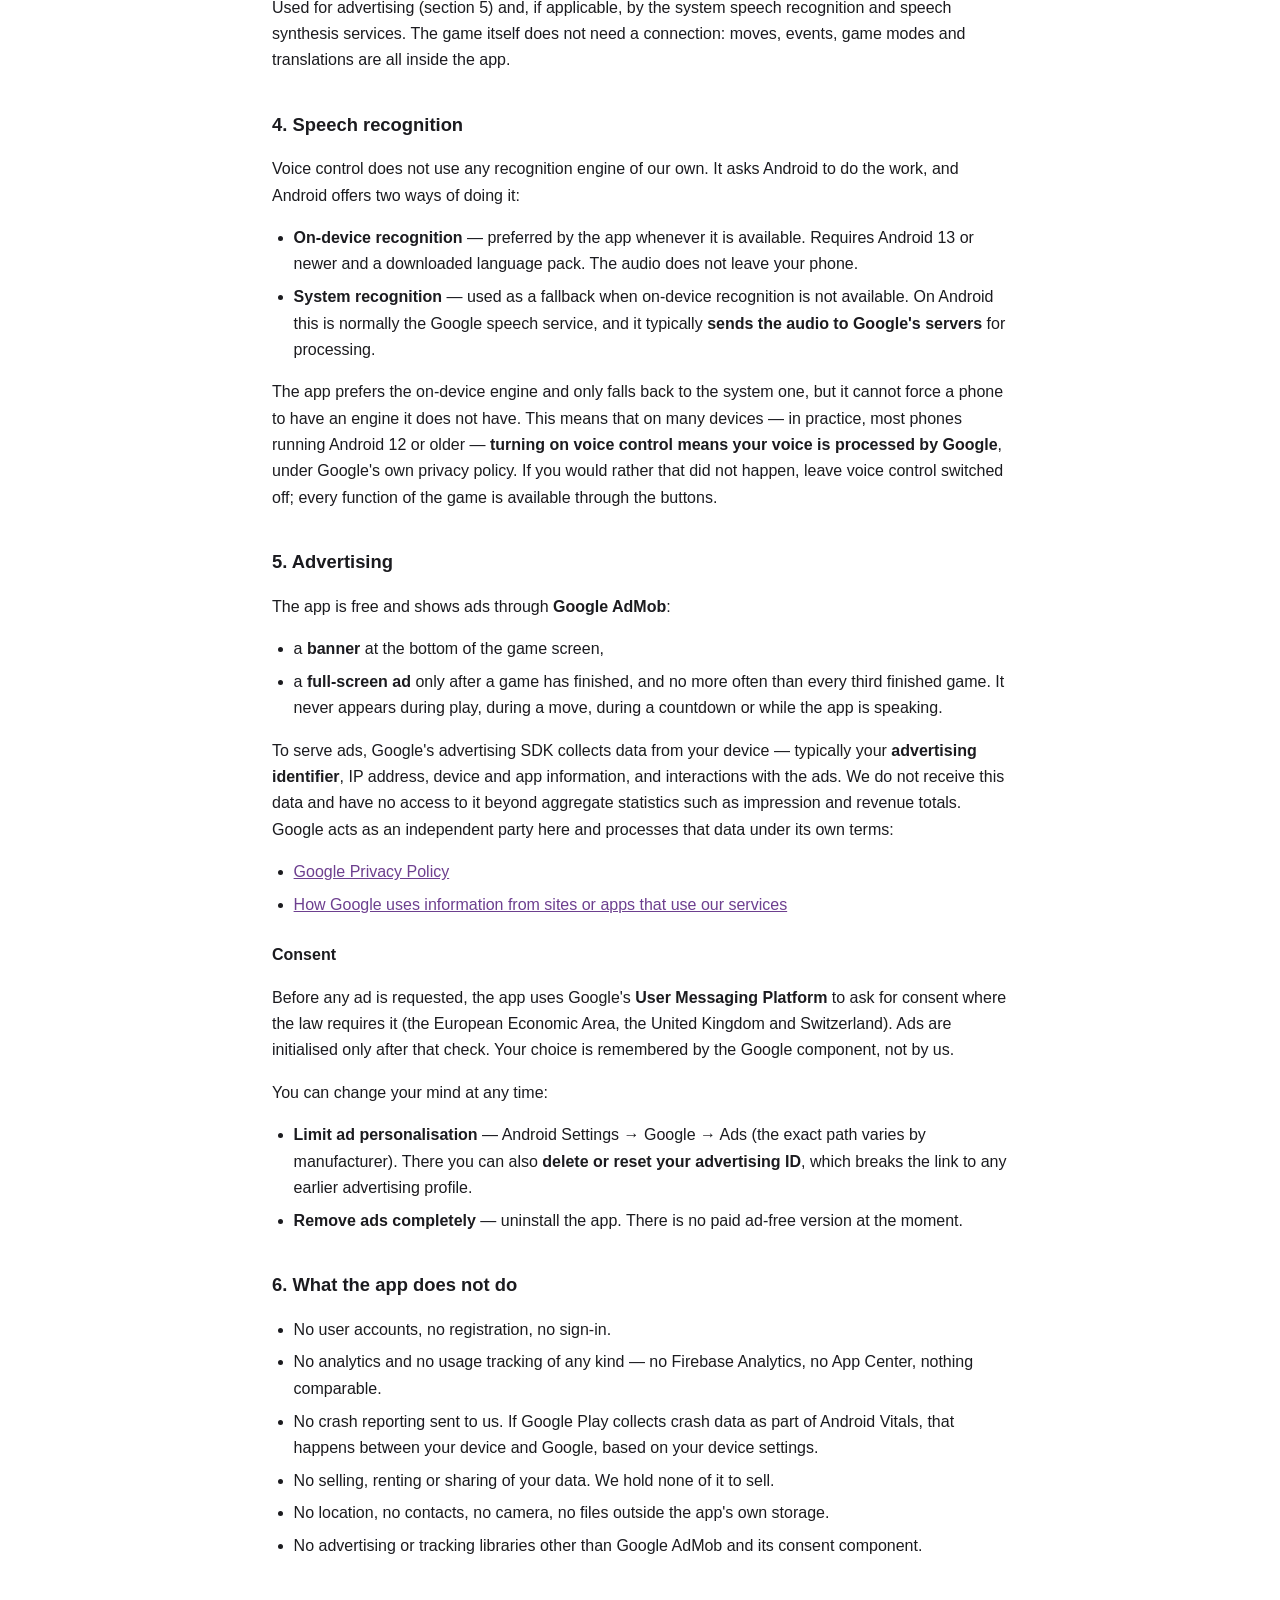
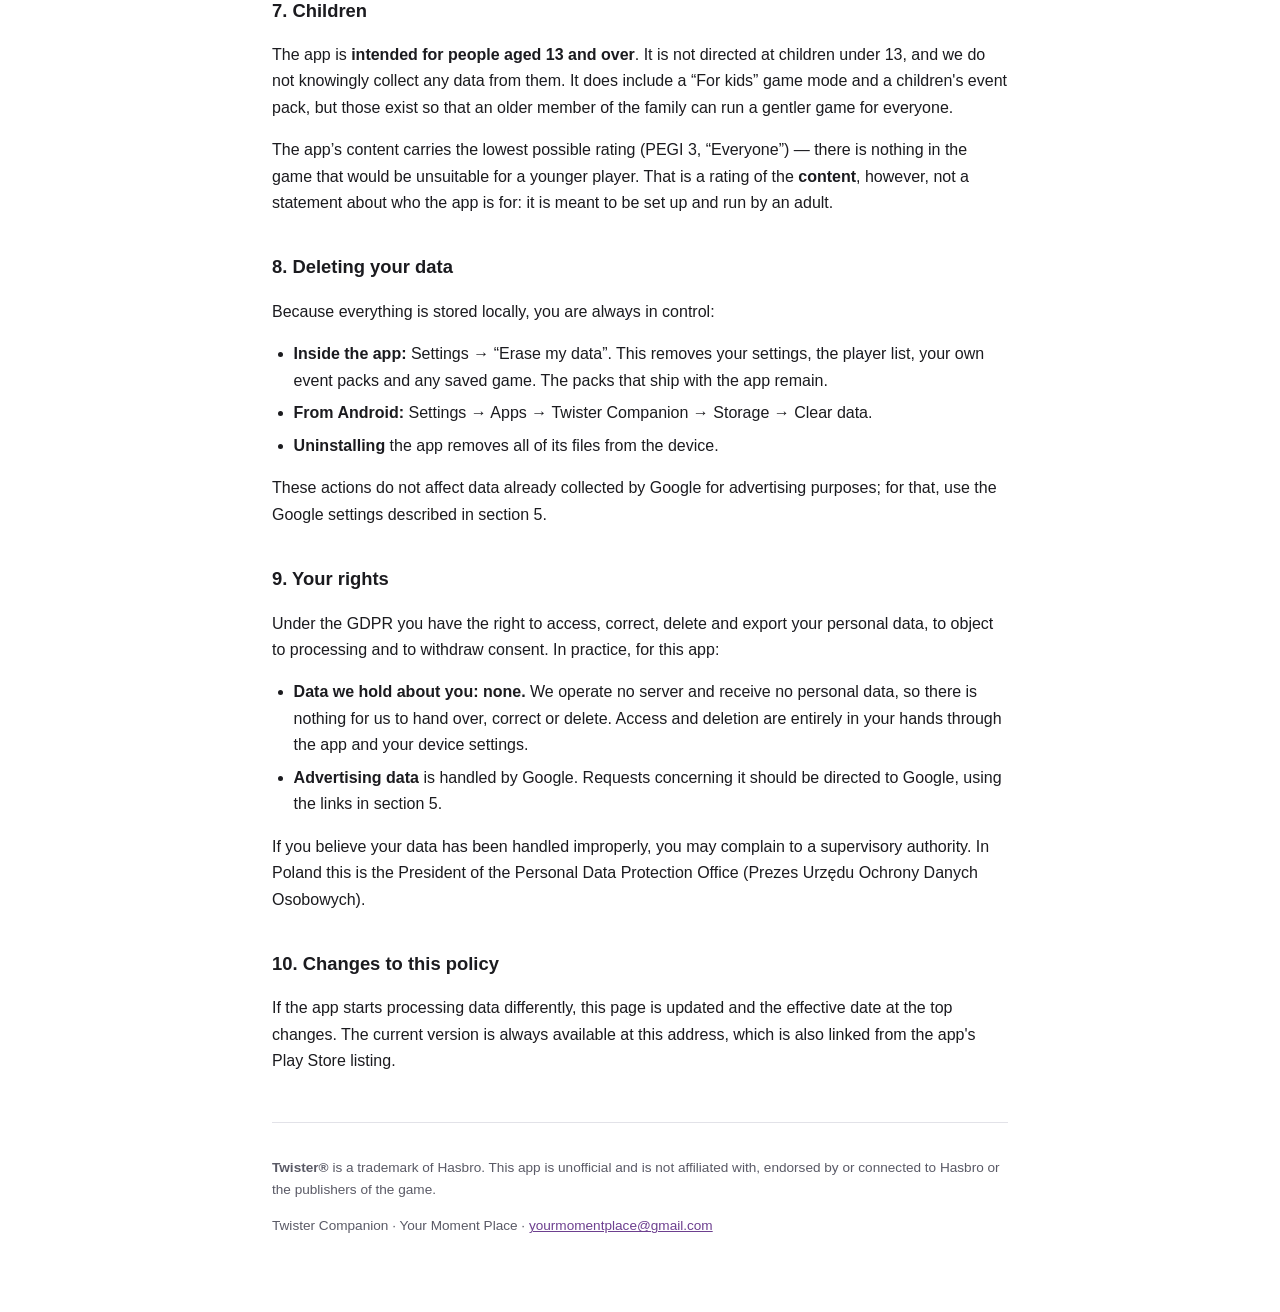
==== commit 15004209: "docs: aplikacja przeznaczona dla osob od 13 roku zycia Zyczenie wlasciciela projektu. Przeznaczona j" ====
--- a/docs/index.html
+++ b/docs/index.html
@@ -79,7 +79,7 @@
 </ul>
 
 <h2>7. Children</h2>
-<p>The app is <strong>recommended for ages 13 and over</strong> and is not directed at children under 13 — we do not knowingly collect any data from them. It does include a “For kids” game mode and a children's event pack, but those exist so that an older member of the family can run a gentler game for everyone.</p>
+<p>The app is <strong>intended for people aged 13 and over</strong>. It is not directed at children under 13, and we do not knowingly collect any data from them. It does include a “For kids” game mode and a children's event pack, but those exist so that an older member of the family can run a gentler game for everyone.</p>
 <p>The app’s content carries the lowest possible rating (PEGI 3, “Everyone”) — there is nothing in the game that would be unsuitable for a younger player. That is a rating of the <strong>content</strong>, however, not a statement about who the app is for: it is meant to be set up and run by an adult.</p>
 
 <h2>8. Deleting your data</h2>
